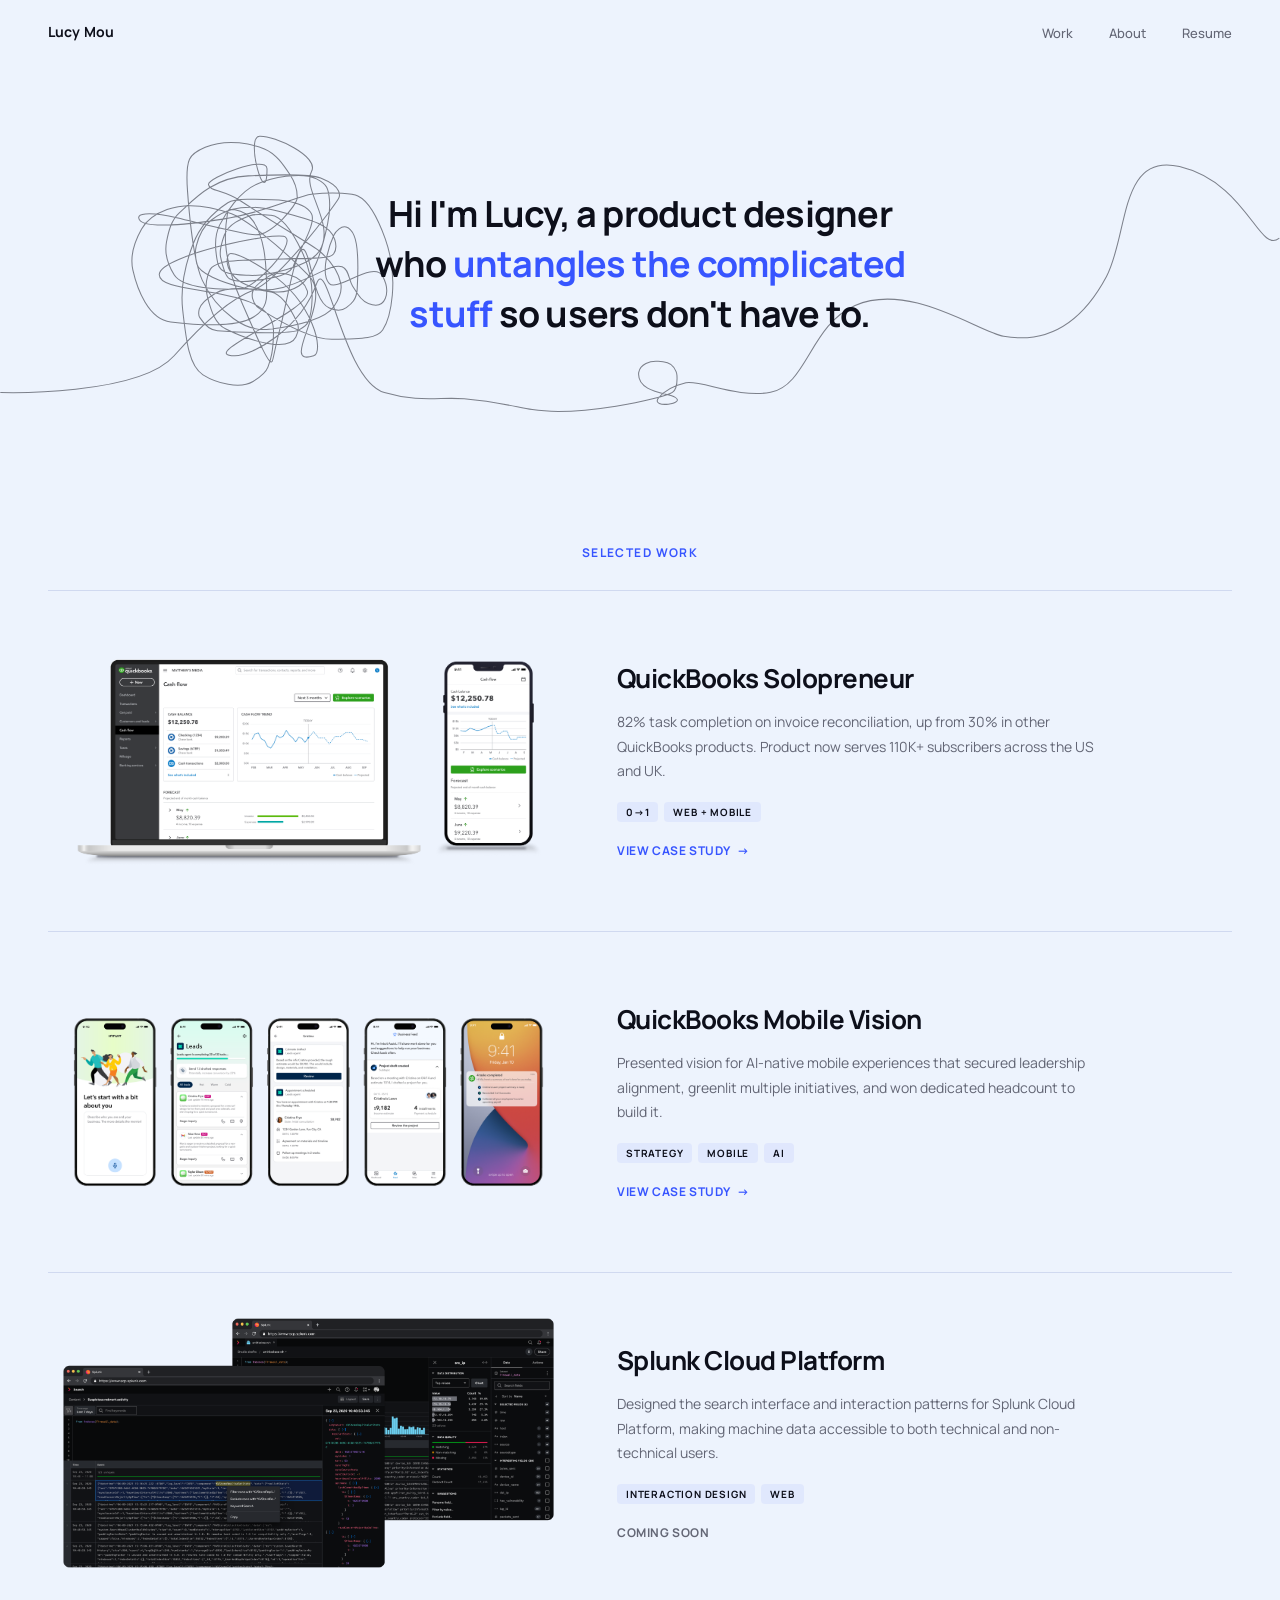
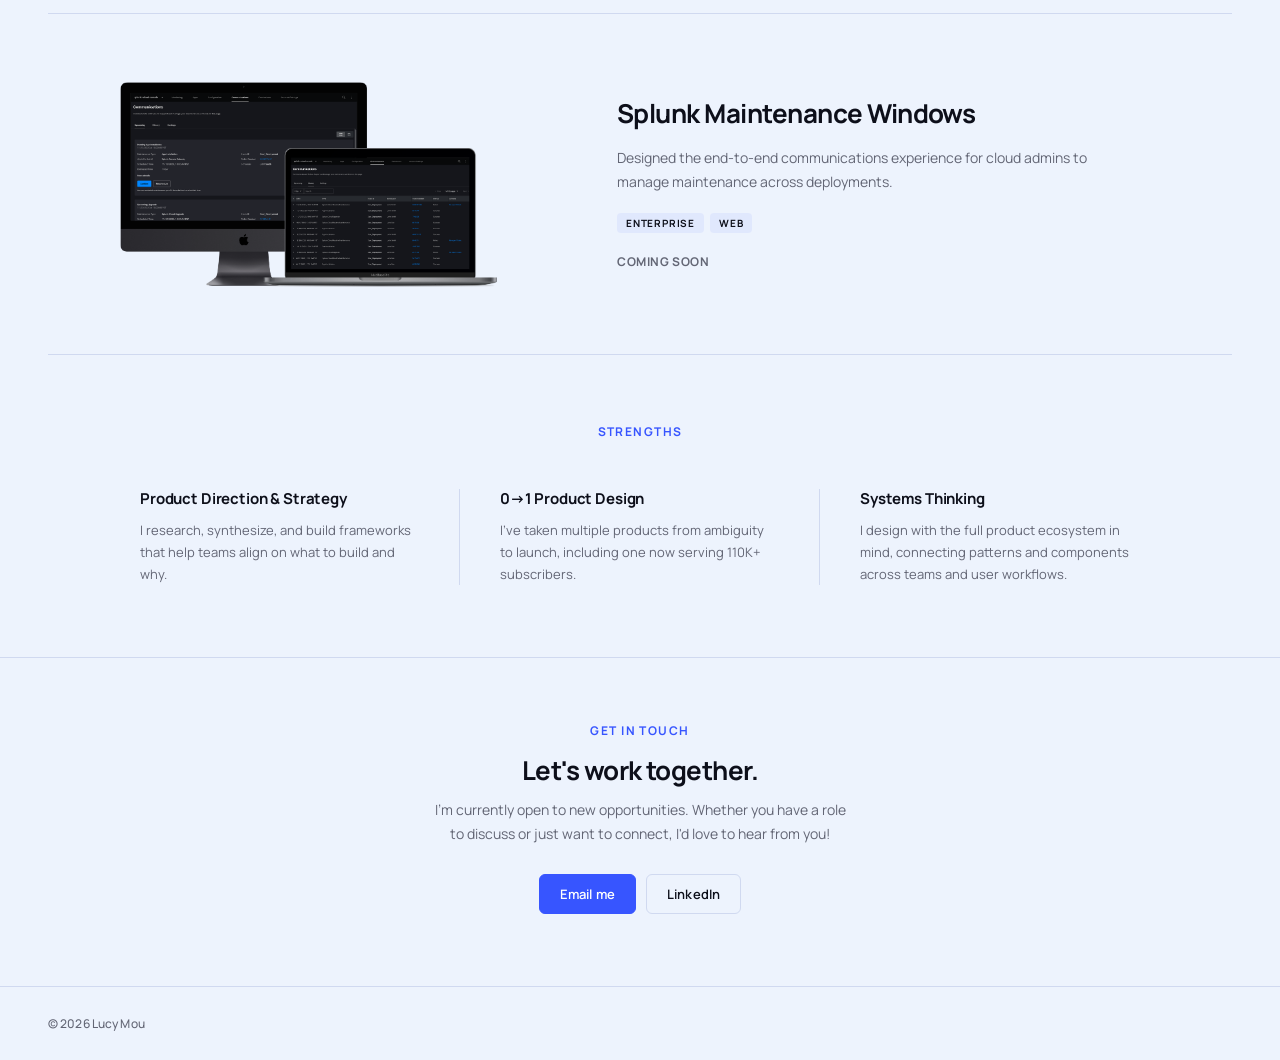
==== index.html @ b309376c "update link" ====
<!DOCTYPE html>
<html lang="en">
<head>
  <meta charset="UTF-8">
  <meta name="viewport" content="width=device-width, initial-scale=1.0">
  <title>Lucy Mou — Product Designer</title>
  <meta name="description" content="Lucy Mou is a senior product designer with 8 years of experience in fintech and B2B software.">
  <link rel="stylesheet" href="styles.css">
  <link rel="preconnect" href="https://fonts.googleapis.com">
  <link rel="preconnect" href="https://fonts.gstatic.com" crossorigin>
  <link href="https://fonts.googleapis.com/css2?family=Manrope:wght@300;400;500;600;700;800&display=swap" rel="stylesheet">

  <style>
    /* Homepage-specific: hero with scribble illustration */
    .hero {
      position: relative;
      height: 420px;
      overflow: hidden;
      display: flex;
      align-items: center;
      justify-content: center;
    }

    .hero__scribble {
      position: absolute;
      top: 0;
      left: 0;
      width: 100%;
      height: 100%;
      opacity: 0.5;
      pointer-events: none;
    }

    .hero__text {
      position: relative;
      z-index: 2;
      max-width: 760px;
      padding: 0 64px;
      text-align: center;
      margin-top: -20px;
    }

    .hero__headline {
      font-size: 40px;
      font-weight: 700;
      line-height: 1.38;
      letter-spacing: -0.022em;
      color: var(--ink);
    }

    .hero__headline .accent {
      color: var(--blue);
    }

    @media (max-width: 1280px) {
      .hero__text { max-width: 680px; }
      .hero__headline { font-size: 36px; }
    }

    @media (max-width: 768px) {
      .hero { height: auto; padding: 160px 24px 48px; }
      .hero__text { max-width: 100%; padding: 0 24px; margin-top: 0; }
      .hero__headline { font-size: 28px; }
    }
  </style>
</head>
<body>

  <!-- NAVIGATION -->
  <nav class="nav" id="main-nav">
    <a href="index.html" class="nav__name">Lucy Mou</a>
    <ul class="nav__links">
      <li><a href="#work">Work</a></li>
      <li><a href="about.html">About</a></li>
      <li><a href="lm_resume.pdf" target="_blank" rel="noopener">Resume</a></li>
    </ul>
  </nav>

  <!-- HERO -->
  <section class="hero" aria-label="Introduction">

    <svg class="hero__scribble"
         viewBox="0 0 1848 400"
         preserveAspectRatio="xMinYMid meet"
         fill="none"
         xmlns="http://www.w3.org/2000/svg"
         aria-hidden="true">
      <path d="M1 371.176C1.42388 371.176 199.618 376.673 251.413 318.018C297.192 266.175 335.12 234.684 365.544 223.372M365.544 223.372C403.525 209.249 482.339 102.186 488.824 91.0675C490.559 88.0927 490.413 83.9384 488.777 80.0793C485.121 71.4551 474.231 66.1101 462.924 61.4733C450.206 56.2577 411.273 55.8908 358.362 58.3552C306.633 60.7646 279.167 93.4317 259.24 111.387C247.002 122.414 243.473 137.545 240.369 153.784C237.246 170.125 243.471 188.336 251.413 201.15C263.759 221.074 318.824 223.37 348.34 221.436C367.514 220.18 426 159.284 412.5 146.973C401.588 137.023 232.5 172.973 230 200.117C226.915 233.61 395.288 212.104 394.888 281.829C394.718 311.368 391.158 322.735 386.817 334.547C383.839 342.65 375.627 348.977 365.322 355.194C346.332 366.653 312.723 357.813 293.023 345.581C273.338 333.357 268.9 298.175 263.716 251.625C259.795 216.422 269.198 181.588 278.795 156.629C291.278 124.163 313.373 107.293 328.893 97.0693C335.486 92.7258 345.423 92.3247 357.133 92.2192C384.714 91.9706 436.629 90.5216 449.709 112.937C457.781 126.769 427.229 175.068 425.529 183.438C421.608 202.735 394.293 206.144 363.82 209.939C347.855 211.927 336.974 209.513 331.367 206.86C325.607 204.134 321.913 191.156 318.499 175.73C316.45 166.475 319.411 156.115 323.796 144.012C329.762 127.545 347.887 120.449 361.926 115.43C368.564 113.057 379.305 114.091 391.286 115.156C409.403 116.767 424.675 143.907 435.538 166.702C460.996 220.124 447.114 264.274 444.89 269.321C442.664 274.372 437.198 277.596 431.829 280.611C420.623 286.904 353.518 284.883 313.891 281.981C300.908 281.029 293.529 270.761 288.532 262.993C286.171 259.323 286.579 254.907 287.674 250.798C289.948 242.273 299.768 234.52 311.212 227.716C328.028 217.717 365.344 220.738 391.406 226.028C408.116 229.42 420.706 252.072 429.017 270.09C432.223 277.04 430.235 284.814 427.172 291.017C416.126 313.388 358.584 295.964 326.164 279.529C310.407 271.541 305.129 253.901 299.691 233.965C294.978 216.688 299.21 200.932 303.496 193.326C306.734 187.58 313.256 185.525 321.388 183.047C333.839 179.254 385.518 179.049 452.945 177.091C476.864 176.396 479.75 173.451 481.778 170.694C485.756 165.285 485.653 157.931 483.34 150.231C477.113 129.495 453.972 123.11 402.388 109.56C343.14 93.9961 317.305 112.809 304.77 122.395C292.206 132.005 286.744 145.756 283.295 159.867C280.769 170.202 282.764 179.472 284.158 185.27C287.414 198.818 318.87 211.668 351.173 219.809C393.33 230.434 423.815 215.903 465.556 195.804C480.391 188.661 488.978 187.798 493.906 189.558C503.864 193.116 503.253 208.332 508.964 217.231L516.645 229.202C526.552 244.641 549.168 252.226 556.214 235.289C559.485 227.425 559.671 216.95 552.488 203.336C540 179.67 486.5 226.028 475.478 213.932C460.969 198.011 476.732 155.217 482.132 143.656C483.681 140.34 486.732 137.349 489.696 134.964C492.66 132.578 495.917 131.151 499.757 132.305C503.596 133.46 507.92 137.24 511.051 144.284C518.336 160.67 517.403 191.135 515.704 221.802C514.856 237.116 507.084 243.351 500.048 248.609C493.051 253.837 483.474 252.494 475.478 249.103C451.929 239.118 450.08 177.91 439.838 165.841C428.19 152.116 414.28 241.204 405.367 274.696C395.057 313.441 394.938 323.019 392.861 326.258C388.388 333.23 370.492 290.282 348.935 240.756C317.271 168.008 325.355 131.158 328.907 109.503C329.393 106.538 334.023 106.409 339.118 107.269C351.473 109.354 360.824 116.699 365.811 124.035C380.429 145.54 385.262 177.769 384.989 229.986C384.89 248.943 373.825 257.034 366.649 261.783C348.423 273.846 304.152 276.069 246.435 269.19C214.107 265.337 197.811 221 191.862 194.415C187.471 174.795 194.236 152.981 204.453 134.948C214.452 117.303 230.271 110.913 241.128 106.953C272.943 95.3511 306.079 102.955 334.327 112.937C345.753 116.973 360.677 127.655 381.106 143.773C401.534 159.892 426.335 182.697 446.422 202.97C482.298 239.176 400.762 334.942 452.945 318.018C468.5 312.973 452.316 240.764 389.981 198.709C354.452 174.74 338.17 170.441 333.128 170.489C330.652 170.512 328.862 173.605 328.202 177.337C326.672 185.997 330.813 194.26 335.125 200.117C344.62 213.012 361.02 219.893 391.801 225.137C409.368 228.129 422.83 222.758 431.418 217.273C452.439 203.846 463.31 173.24 473.05 127.331C479.082 98.9003 474.34 79.9305 471.632 74.7385C468.795 69.2992 462.912 65.7311 456.934 62.7099C434.167 51.2024 390.272 61.8371 371.431 69.9742C345.946 80.9807 326.344 111.024 317.197 129.064C308.834 145.557 311.059 169.258 314.586 185.012C318.056 200.51 338.088 200.694 359.174 201.934C381.594 203.252 445.756 190.845 461.083 166.788M365.544 223.372C364.097 226.93 363.592 231.183 364.728 235.589C365.863 239.996 367.751 245.486 374.783 249.981C414.024 275.068 451.189 294.621 479.617 294.324C527.179 293.826 544.785 292.358 552.488 280.87C563.769 264.047 576.988 207.772 556.227 149.288C547.657 125.146 534.978 95.8967 516.658 87.2863C510.132 84.2192 484.5 81.204 449.709 84.795C430.755 86.7514 387.296 110.347 321.661 120.759C262.874 130.085 201.375 134.912 200.234 118.681C200.072 116.38 201.98 113.943 209.804 113.288C217.629 112.634 231.114 113.075 255.221 118.825C313.612 132.753 353.235 142.902 368.672 143.384C393.016 144.144 429.017 99.7681 429.017 90.4356C429.017 86.4678 430.482 74.623 418.765 56.8132C409.351 42.5047 398.458 26.2057 381.79 19.4174C365.707 12.8675 329.378 3.23881 296.338 17.114C286.009 21.4517 277.089 26.6397 273.597 34.4163C270.965 40.2761 268.586 51.0003 270.708 80.0008C274.74 135.117 280.92 184.728 292.123 209.184C299.929 226.224 313.95 247.314 336.92 264.229C351.02 274.613 367.028 282.199 388.391 279.839C431.981 275.022 470.721 264.182 482.396 246.599C488.954 236.722 494.06 224.451 492.088 213.932C489.614 200.728 483.435 186.044 461.083 166.788M365.544 223.372C368.317 216.553 377.55 209.975 387.729 203.336C400.907 194.742 435.085 199.044 443.691 224.38C452.945 251.625 279.727 318.018 339.118 318.018C363.82 318.018 433.107 280.679 457.087 213.932C472.644 170.628 495.281 353.294 554.965 371.176C604.5 386.018 636.41 377.176 670.227 380.213C720.632 384.74 745.368 392.151 768.455 395.787C835.804 406.396 955.903 380.198 970.796 370.839C977.755 366.466 977.695 352.242 977.334 346.214C977.224 344.39 976.777 342.61 976.124 340.904C973.078 332.943 965.747 327.425 957.254 326.702L950.302 326.11C938.192 325.079 924.378 330.155 922.172 342.106C922.084 342.583 922.025 343.041 922 343.473C920.418 371.016 964.119 371.992 974.263 377.752C992.141 387.904 938.996 394.265 950.455 379.437C957 370.968 970.997 361.672 990.316 357.139C1010.61 352.377 1065.31 379.712 1112.5 370.839C1165 360.968 1170 273.468 1234.5 245.468C1313.85 211.021 1413.08 283.765 1449 289.968C1518.5 301.968 1565.26 263.91 1597.5 203.468C1629.5 143.468 1615.5 23.878 1703 44.9677C1800.5 68.4677 1817.8 171.183 1846.5 148.468M461.083 166.788C485.592 128.317 435.403 77.8432 449.709 51.9734C461.571 30.5234 396.779 0.15782 374.783 1.01787C352.786 1.87793 385.5 111.89 385.5 47.9734C385.5 27.4734 299.077 60.9267 301 70.9678C302.923 81.0088 321.362 77.6854 346.973 94.288C406.998 133.201 452.237 159.169 461.083 166.788Z"
        stroke="#0D0F1A" stroke-width="1.5" stroke-linecap="round"/>
    </svg>

    <div class="hero__text">
      <h1 class="hero__headline">
        Hi I'm Lucy, a product designer who
        <span class="accent">untangles the complicated stuff</span>
        so users don't have to.
      </h1>
    </div>

  </section>

  <!-- SELECTED WORK -->
  <div class="section-header" id="work">
    <span class="section-label">Selected Work</span>
  </div>

  <div class="cards-list">

    <a href="solopreneur_8.html" class="card">
      <div class="card__img-wrap">
        <img src="images/homepage/cash flow hero no bg2.png" alt="QuickBooks Solopreneur dashboard and mobile app screens">
      </div>
      <div class="card__body">
        <h2 class="card__title">QuickBooks Solopreneur</h2>
        <p class="card__outcome">82% task completion on invoice reconciliation, up from 30% in other QuickBooks products. Product now serves 110K+ subscribers across the US and UK.</p>
        <div class="card__tags">
          <span class="card__tag">0→1</span>
          <span class="card__tag">Web + Mobile</span>
        </div>
        <span class="card__cta">View case study <span class="card__cta-arrow">→</span></span>
      </div>
    </a>

    <a href="mobile_vision.html" class="card">
      <div class="card__img-wrap">
        <img src="images/homepage/mobile vision no bg2.png" alt="QuickBooks Mobile Vision concept screens">
      </div>
      <div class="card__body">
        <h2 class="card__title">QuickBooks Mobile Vision</h2>
        <p class="card__outcome">Presented vision for AI-native mobile experiences that secured leadership alignment, greenlit multiple initiatives, and won dedicated headcount to build it.</p>
        <div class="card__tags">
          <span class="card__tag">Strategy</span>
          <span class="card__tag">Mobile</span>
          <span class="card__tag">AI</span>
        </div>
        <span class="card__cta">View case study <span class="card__cta-arrow">→</span></span>
      </div>
    </a>

    <div class="card card--soon">
      <div class="card__img-wrap">
        <img src="images/homepage/scp4.png" alt="Splunk Cloud Platform search interface">
      </div>
      <div class="card__body">
        <h2 class="card__title">Splunk Cloud Platform</h2>
        <p class="card__outcome">Designed the search interface and interaction patterns for Splunk Cloud Platform, making machine data accessible to both technical and non-technical users.</p>
        <div class="card__tags">
          <span class="card__tag">Interaction design</span>
          <span class="card__tag">Web</span>
        </div>
        <span class="card__cta card__cta--soon">Coming soon</span>
      </div>
    </div>

    <div class="card card--soon">
      <div class="card__img-wrap">
        <img src="images/homepage/maintenance2.png" alt="Splunk Maintenance Windows admin interface">
      </div>
      <div class="card__body">
        <h2 class="card__title">Splunk Maintenance Windows</h2>
        <p class="card__outcome">Designed the end-to-end communications experience for cloud admins to manage maintenance across deployments.</p>
        <div class="card__tags">
          <span class="card__tag">Enterprise</span>
          <span class="card__tag">Web</span>
        </div>
        <span class="card__cta card__cta--soon">Coming soon</span>
      </div>
    </div>

  </div>

  <!-- STRENGTHS -->
  <section class="strengths-section">
    <div class="strengths-header">
      <span class="section-label">Strengths</span>
    </div>
    <div class="strengths-row">

      <div class="strength-item">
        <h3 class="strength-title">Product Direction &amp; Strategy</h3>
        <p class="strength-desc">I research, synthesize, and build frameworks that help teams align on what to build and why.</p>
      </div>

      <div class="strength-item">
        <h3 class="strength-title">0→1 Product Design</h3>
        <p class="strength-desc">I've taken multiple products from ambiguity to launch, including one now serving 110K+ subscribers.</p>
      </div>

      <div class="strength-item">
        <h3 class="strength-title">Systems Thinking</h3>
        <p class="strength-desc">I design with the full product ecosystem in mind, connecting patterns and components across teams and user workflows.</p>
      </div>

    </div>
  </section>

  <!-- CONTACT -->
  <section class="contact-section">
    <span class="section-label contact-eyebrow">Get in touch</span>
    <h2 class="contact-heading">Let's work together.</h2>
    <p class="contact-sub">I'm currently open to new opportunities. Whether you have a role to discuss or just want to connect, I'd love to hear from you!</p>
    <div class="contact-links">
      <a href="mailto:ymou94@gmail.com" class="contact-btn contact-btn--primary">Email me</a>
      <a href="https://www.linkedin.com/in/y-mou/" target="_blank" rel="noopener" class="contact-btn contact-btn--secondary">LinkedIn</a>
    </div>
  </section>

  <footer class="site-footer">
    <p class="footer-copy">© 2026 Lucy Mou</p>
  </footer>

  <script>
    const nav = document.getElementById('main-nav');
    window.addEventListener('scroll', () => {
      nav.classList.toggle('scrolled', window.scrollY > 20);
    }, { passive: true });
  </script>

</body>
</html>
---- styles.css ----
/* ============================================================
   LUCY MOU PORTFOLIO — styles.css
   Shared stylesheet for all pages.
   ============================================================ */

/* ============================================================
   DESIGN TOKENS
   ============================================================ */
:root {
  --bg:         #EDF3FD;
  --surface:    #FFFFFF;
  --ink:        #0D0F1A;
  --ink-soft:   #636675;
  --ink-xsoft:  #A4A7B5;
  --blue:       #3755FF;
  --blue-hover: rgba(55, 85, 255, 0.03);
  --blue-tag:   rgba(55, 85, 255, 0.07);
  --rule:       #D0D9F0;
  --nav-bg:     rgba(237, 243, 253, 0.88);
  --nav-h:      64px;
  --ease:       cubic-bezier(0.4, 0, 0.2, 1);
  --error:      #D6493F;
}

/* ============================================================
   RESET & BASE
   ============================================================ */
*, *::before, *::after {
  box-sizing: border-box;
  margin: 0;
  padding: 0;
}

html { scroll-behavior: smooth; }

body {
  font-family: 'Manrope', sans-serif;
  background: var(--bg);
  color: var(--ink);
  -webkit-font-smoothing: antialiased;
  overflow-x: hidden;
}

img { display: block; max-width: 100%; }
a   { color: inherit; text-decoration: none; }

/* ============================================================
   NAVIGATION — sticky with backdrop blur
   ============================================================ */
.nav {
  position: sticky;
  top: 0;
  z-index: 100;
  display: flex;
  justify-content: space-between;
  align-items: center;
  padding: 0 64px;
  height: var(--nav-h);
  background: var(--nav-bg);
  backdrop-filter: blur(12px);
  -webkit-backdrop-filter: blur(12px);
  border-bottom: 1px solid transparent;
  transition: border-color 0.2s var(--ease);
}

.nav.scrolled { border-bottom-color: var(--rule); }

.nav__name {
  font-size: 14px;
  font-weight: 700;
  letter-spacing: 0.01em;
  color: var(--ink);
}

.nav__links {
  display: flex;
  gap: 36px;
  list-style: none;
}

.nav__links a {
  font-size: 13px;
  font-weight: 500;
  color: var(--ink-soft);
  transition: color 0.15s var(--ease);
}

.nav__links a:hover { color: var(--ink); }

/* ============================================================
   SHARED SECTION LABEL
   ============================================================ */
.section-label {
  font-size: 12px;
  font-weight: 700;
  letter-spacing: 0.12em;
  text-transform: uppercase;
  color: var(--blue);
}

.section-header {
  text-align: center;
  padding: 64px 64px 32px;
}

/* ============================================================
   CASE STUDY CARDS — horizontal stacked list
   ============================================================ */
.cards-list {
  padding: 0 64px;
  display: flex;
  flex-direction: column;
}

.card {
  display: grid;
  grid-template-columns: 44% 1fr;
  border-top: 1px solid var(--rule);
  text-decoration: none;
  color: inherit;
  transition: background 0.2s var(--ease);
  cursor: pointer;
}

.cards-list .card:last-child { border-bottom: 1px solid var(--rule); }
.card:hover                  { background: var(--blue-hover); }

.card__img-wrap {
  height: 340px;
  overflow: hidden;
  background: var(--bg);
  transition: background 0.2s var(--ease);
}

.card:hover .card__img-wrap { background: transparent; }

.card__img-wrap img {
  width: 100%;
  height: 100%;
  object-fit: contain;
  display: block;
  transition: transform 0.45s ease;
}

.card:hover .card__img-wrap img { transform: scale(1.03); }

.card__body {
  padding: 40px 0 40px 48px;
  display: flex;
  flex-direction: column;
  justify-content: center;
  gap: 16px;
}

.card__title {
  font-size: 26px;
  font-weight: 700;
  line-height: 1.2;
  letter-spacing: -0.02em;
  color: var(--ink);
}

.card__outcome {
  font-size: 14px;
  font-weight: 400;
  line-height: 1.75;
  color: var(--ink-soft);
  max-width: 480px;
}

.card__tags {
  display: flex;
  gap: 6px;
  flex-wrap: wrap;
  margin-top: 2px;
}

.card__tag {
  font-size: 10px;
  font-weight: 700;
  letter-spacing: 0.08em;
  text-transform: uppercase;
  color: var(--ink);
  background: var(--blue-tag);
  border-radius: 4px;
  padding: 3px 9px;
}

.card__cta {
  display: inline-flex;
  align-items: center;
  gap: 6px;
  font-size: 12px;
  font-weight: 700;
  letter-spacing: 0.05em;
  text-transform: uppercase;
  color: var(--blue);
  margin-top: 4px;
  transition: gap 0.2s var(--ease);
}

.card:hover .card__cta   { gap: 10px; }

.card__cta-arrow { transition: transform 0.2s var(--ease); }
.card:hover .card__cta-arrow { transform: translateX(3px); }

/* -- Disabled / "coming soon" card -- */
.card--soon                       { cursor: default; }
.card--soon:hover                 { background: transparent; }
.card--soon:hover .card__img-wrap { background: var(--bg); }
.card--soon:hover .card__img-wrap img { transform: none; }

.card__cta--soon { color: var(--ink-soft); }

/* ============================================================
   STRENGTHS — 3 columns
   ============================================================ */
.strengths-section {
  padding: 72px 64px 80px;
}

.strengths-header {
  text-align: center;
  margin-bottom: 48px;
}

.strengths-row {
  display: grid;
  grid-template-columns: repeat(3, 1fr);
  max-width: 1080px;
  margin: 0 auto;
}

.strength-item {
  padding: 0 40px;
  border-right: 1px solid var(--rule);
}

.strength-item:last-child { border-right: none; }

.strength-title {
  font-size: 15px;
  font-weight: 700;
  letter-spacing: -0.01em;
  color: var(--ink);
  line-height: 1.3;
  margin-bottom: 10px;
}

.strength-desc {
  font-size: 13px;
  font-weight: 400;
  line-height: 1.7;
  color: var(--ink-soft);
}

/* ============================================================
   CONTACT SECTION
   ============================================================ */
.contact-section {
  padding: 72px 64px 80px;
  border-top: 1px solid var(--rule);
  text-align: center;
}

.contact-eyebrow { display: block; margin-bottom: 16px; }

.contact-heading {
  font-size: 26px;
  font-weight: 700;
  letter-spacing: -0.02em;
  line-height: 1.2;
  color: var(--ink);
  margin-bottom: 12px;
}

.contact-sub {
  font-size: 14px;
  font-weight: 400;
  line-height: 1.7;
  color: var(--ink-soft);
  max-width: 420px;
  margin: 0 auto 28px;
}

.contact-links {
  display: flex;
  justify-content: center;
  gap: 10px;
}

.contact-btn {
  display: inline-flex;
  align-items: center;
  padding: 10px 20px;
  border-radius: 6px;
  font-family: 'Manrope', sans-serif;
  font-size: 13px;
  font-weight: 600;
  letter-spacing: 0.01em;
  text-decoration: none;
  transition: all 0.15s var(--ease);
}

.contact-btn--primary {
  background: var(--blue);
  color: #fff;
  border: 1.5px solid var(--blue);
}

.contact-btn--primary:hover { opacity: 0.9; }

.contact-btn--secondary {
  background: transparent;
  color: var(--ink);
  border: 1.5px solid var(--rule);
}

.contact-btn--secondary:hover {
  border-color: var(--ink-soft);
  background: rgba(13, 15, 26, 0.05);
}

/* ============================================================
   SITE FOOTER — icon only
   ============================================================ */
.site-footer {
  display: flex;
  align-items: center;
  justify-content: center;
  gap: 20px;
  padding: 28px 64px;
  border-top: 1px solid var(--rule);
  background: var(--bg);
}

.footer-icon {
  display: flex;
  align-items: center;
  justify-content: center;
  color: var(--ink-soft);
  transition: color 0.15s var(--ease);
}

.footer-icon:hover { color: var(--ink); }

.footer-copy {
  font-size: 12px;
  font-weight: 500;
  color: var(--ink-soft);
  letter-spacing: 0.01em;
  margin-right: auto;
}

.site-footer--cs {
  justify-content: space-between;
}

.footer-icons {
  display: flex;
  align-items: center;
  gap: 16px;
}

/* ============================================================
   RESPONSIVE — 1280px
   ============================================================ */
@media (max-width: 1280px) {
  .nav                { padding: 0 48px; }
  .cards-list         { padding: 0 48px; }
  .strengths-section  { padding: 64px 48px 72px; }
  .contact-section    { padding: 64px 48px 72px; }
  .section-header     { padding: 56px 48px 28px; }
  .site-footer        { padding: 28px 48px; }
}

/* ============================================================
   RESPONSIVE — 768px (tablet)
   ============================================================ */
@media (max-width: 768px) {
  :root { --nav-h: 56px; }

  .nav         { padding: 0 24px; }
  .nav__links  { gap: 20px; }

  .section-header { padding: 48px 24px 24px; }
  .cards-list     { padding: 0 24px; }

  .card { grid-template-columns: 1fr; }
  .card__img-wrap { height: 220px; }
  .card__body     { padding: 24px 24px 28px; }

  .strengths-section { padding: 48px 24px 56px; }

  .strengths-row {
    grid-template-columns: 1fr;
    max-width: 100%;
    gap: 32px;
  }

  .strength-item {
    padding: 0 0 32px;
    border-right: none;
    border-bottom: 1px solid var(--rule);
  }

  .strength-item:last-child { border-bottom: none; padding-bottom: 0; }

  .contact-section { padding: 48px 24px 56px; }
  .site-footer     { padding: 24px; }
}

/* ============================================================
   RESPONSIVE — 375px (mobile)
   ============================================================ */
@media (max-width: 375px) {
  .nav__name   { font-size: 13px; }
  .nav__links a { font-size: 12px; }
  .nav__links  { gap: 16px; }
  .card__title { font-size: 22px; }
  .contact-links { flex-direction: column; align-items: center; }
}


/* ============================================================
   CASE STUDY — shared across all case study pages
   ============================================================ */

/* -- Reading progress bar -- */
.progress-bar {
  position: fixed;
  top: var(--nav-h);
  left: 0;
  width: 0%;
  height: 2px;
  background: var(--blue);
  z-index: 200;
  transition: width 0.08s linear;
}

/* -- Layout containers -- */
.w      { max-width: 720px; margin: 0 auto; padding: 0 32px; }
.w-wide { max-width: 1100px; margin: 0 auto; padding: 0 32px; }

/* -- Scoped typography -- */
main h2     { font-size: 22px; font-weight: 700; letter-spacing: -0.02em; color: var(--ink); margin: 0 0 20px; line-height: 1.3; }
main h3     { font-size: 15px; font-weight: 700; letter-spacing: -0.005em; color: var(--ink); margin: 36px 0 10px; }
main p      { font-size: 15px; line-height: 1.85; color: var(--ink-soft); margin: 0 0 16px; }
main ul     { padding-left: 20px; margin: 0 0 16px; }
main li     { font-size: 15px; line-height: 1.85; color: var(--ink-soft); margin-bottom: 8px; }
main strong { font-weight: 600; color: var(--ink); }

/* ── HERO ── */
.cs-hero {
  background: var(--bg);
  padding: 32px 0 32px;
}

.cs-hero__tags {
  display: flex;
  flex-wrap: wrap;
  gap: 6px;
  margin-bottom: 12px;
}

.cs-hero__tag {
  font-size: 10px;
  font-weight: 700;
  letter-spacing: 0.08em;
  text-transform: uppercase;
  color: var(--ink);
  background: var(--blue-tag);
  border-radius: 4px;
  padding: 3px 9px;
}

.cs-hero__title {
  font-size: 36px;
  font-weight: 700;
  letter-spacing: -0.025em;
  line-height: 1.1;
  color: var(--ink);
  margin-bottom: 16px;
}

.cs-hero__sub {
  font-size: 16px;
  font-weight: 400;
  color: var(--ink-soft);
  line-height: 1.6;
  max-width: 480px;
  margin: 0;
}

/* ── Hero metadata grid (My Role) ── */
.cs-hero-meta {
  display: grid;
  grid-template-columns: 1fr 1fr;
  gap: 20px 40px;
  margin-top: 32px;
  padding-top: 28px;
  border-top: 1px solid var(--rule);
}

.cs-hero-meta__label {
  font-size: 10px;
  font-weight: 700;
  letter-spacing: 0.1em;
  text-transform: uppercase;
  color: var(--ink);
  display: block;
  margin-bottom: 5px;
}

.cs-hero-meta__text {
  font-size: 12px;
  color: var(--ink-soft);
  line-height: 1.6;
}

/* ── Hero image — full bleed ── */
.img-hero {
  width: 100%;
  height: 560px;
  background: #C8D3F8;
  display: flex;
  flex-direction: column;
  align-items: center;
  justify-content: center;
  gap: 12px;
  color: rgba(55, 85, 255, 0.45);
  font-family: 'Manrope', sans-serif;
  font-size: 13px;
  font-weight: 600;
  letter-spacing: 0.03em;
  text-align: center;
  padding: 0 48px;
}

.img-hero svg { opacity: 0.35; }
.img-hero img { width: 100%; height: 100%; object-fit: cover; display: block; }

/* ── Image placeholders ── */
.img-ph {
  width: 100%;
  background: rgba(237, 243, 253, 0.7);
  border: 1.5px dashed var(--rule);
  border-radius: 12px;
  display: flex;
  flex-direction: column;
  align-items: center;
  justify-content: center;
  text-align: center;
  color: var(--ink-soft);
  font-family: 'Manrope', sans-serif;
  font-size: 12px;
  font-weight: 600;
  letter-spacing: 0.03em;
  line-height: 1.6;
  gap: 10px;
  padding: 24px;
  box-sizing: border-box;
}

.img-ph svg { opacity: 0.28; }

/* ── Sections ── */
.cs-section        { padding: 80px 0; background: #FFFFFF; }
.cs-section--tint  { padding: 80px 0; background: var(--bg); }
.cs-section--sm    { padding: 48px 0; background: #FFFFFF; }
.cs-section--next  { padding-top: 48px; padding-bottom: 80px; background: #FFFFFF; }
.cs-section--border-top { border-top: 1px solid var(--rule); }

/* ── Chapter label ── */
.chapter-label {
  display: block;
  font-size: 10px;
  font-weight: 700;
  letter-spacing: 0.14em;
  text-transform: uppercase;
  color: var(--blue);
  margin-bottom: 24px;
}

/* ── "Next project" eyebrow ── */
.cs-next-label {
  font-size: 10px;
  font-weight: 700;
  text-transform: uppercase;
  letter-spacing: 0.14em;
  color: var(--ink-soft);
  display: block;
  margin-bottom: 20px;
}

/* ── Executive summary ── */
.cs-exec-summary {
  font-size: 17px;
  font-weight: 400;
  line-height: 1.9;
  color: var(--ink);
  border-left: 3px solid var(--blue);
  padding-left: 24px;
  margin: 0;
}

/* ── My Role row (kept for potential reuse on other case studies) ── */
.cs-role-row {
  display: grid;
  grid-template-columns: repeat(4, 1fr);
  border-top: 1px solid var(--rule);
  padding-top: 24px;
}

.cs-role-row__item { padding-right: 32px; }

.cs-role-row__item + .cs-role-row__item {
  padding-left: 32px;
  border-left: 1px solid var(--rule);
}

.cs-role-row__label {
  font-size: 11px;
  font-weight: 700;
  text-transform: uppercase;
  letter-spacing: 0.08em;
  color: var(--ink);
  display: block;
  margin-bottom: 8px;
}

.cs-role-row__text {
  font-size: 13px;
  color: var(--ink-soft);
  line-height: 1.65;
}

/* ── Research finding callout ── */
.callout {
  background: rgba(55, 85, 255, 0.04);
  border-left: 3px solid var(--blue);
  border-radius: 0 8px 8px 0;
  padding: 28px 32px;
  margin: 0 0 32px;
}

.callout-label {
  font-size: 10px;
  font-weight: 700;
  text-transform: uppercase;
  letter-spacing: 0.12em;
  color: var(--blue);
  display: block;
  margin-bottom: 10px;
}

.callout p { font-size: 14px; line-height: 1.75; margin: 0; }

/* ── Pull quote — no borders ── */
.pullquote {
  padding: 24px 0 52px;
  margin: 24px 0 0;
}

.pullquote__text {
  font-size: 18px;
  font-weight: 500;
  letter-spacing: -0.01em;
  line-height: 1.65;
  color: var(--ink);
  margin: 0;
}

.pullquote__text em { color: var(--blue); font-style: normal; }

main p em { color: var(--blue); font-style: normal; }

/* ── Strategic framework label ── */
.framework-label {
  display: block;
  font-size: 10px;
  font-weight: 700;
  letter-spacing: 0.14em;
  text-transform: uppercase;
  color: var(--blue);
  margin-bottom: 16px;
}

/* ── Elevated highlight card — strategic framework, PM debate ── */
.cs-highlight-card {
  background: rgba(55, 85, 255, 0.04);
  border: 1px solid rgba(55, 85, 255, 0.15);
  border-radius: 10px;
  padding: 32px;
  margin-top: 32px;
}

.cs-highlight-card h3 {
  margin-top: 0;
  margin-bottom: 16px;
}

.cs-highlight-card > *:last-child { margin-bottom: 0; }

.cs-highlight-card .img-ph { margin-top: 20px; }

/* ── Flow strips ── */
.flow-group { margin-top: 40px; }
.flow-group + .flow-group { margin-top: 32px; }

.flow-group-label {
  font-size: 10px;
  font-weight: 700;
  text-transform: uppercase;
  letter-spacing: 0.1em;
  color: var(--blue);
  display: block;
  margin-bottom: 12px;
  padding: 0 32px;
}

/* Full-width flow section — no max-width cap */
.flow-section {
  width: 100%;
  overflow: hidden;
}

.flow-strip {
  display: flex;
  align-items: flex-start;
  overflow-x: auto;
  padding: 0 32px 16px;
  -ms-overflow-style: none;
  scrollbar-width: none;
  gap: 0;
}

.flow-strip::-webkit-scrollbar { display: none; }

.flow-item {
  display: flex;
  flex-direction: column;
  align-items: flex-start;
  flex-shrink: 0;
}

/* Real image container — height fixed, width follows aspect ratio */
.flow-item__img-wrap {
  height: 280px;
  border-radius: 10px;
  border: 1px solid var(--rule);
  overflow: hidden;
  background: #fff;
  flex-shrink: 0;
}

.flow-item__img-wrap img {
  height: 100%;
  width: auto;
  display: block;
  object-fit: cover;
}

/* Placeholder screen — used when real images not yet available */
.flow-item__screen {
  width: 440px;
  height: 280px;
  border-radius: 10px;
  border: 1px solid var(--rule);
  background: #FFFFFF;
  display: flex;
  flex-direction: column;
  align-items: center;
  justify-content: center;
  text-align: center;
  font-family: 'Manrope', sans-serif;
  font-size: 11px;
  font-weight: 600;
  color: var(--ink-soft);
  line-height: 1.6;
  padding: 20px;
  flex-shrink: 0;
  gap: 6px;
}

.flow-item__screen small {
  font-size: 10px;
  font-weight: 500;
  opacity: 0.55;
  display: block;
  margin-top: 6px;
}

.flow-item__screen img { width: 100%; height: 100%; object-fit: cover; border-radius: 9px; }

.flow-label {
  font-size: 10px;
  font-weight: 600;
  color: var(--ink-soft);
  text-align: left;
  margin-top: 10px;
  text-transform: uppercase;
  letter-spacing: 0.06em;
}

.flow-arrow {
  flex-shrink: 0;
  padding: 0 12px;
  color: var(--blue);
  font-size: 20px;
  align-self: center;
  margin-bottom: 28px;
}

/* ── Before/After comparison ── */
.flow-compare-wrap {
  padding: 40px 0 0;
}

.flow-workflow-group {
  padding: 0 32px;
}

.flow-workflow-group + .flow-workflow-group {
  margin-top: 48px;
}

/* Breakout: strip escapes the group's 32px padding, uses its own */
.flow-workflow-group .flow-strip {
  margin-left: -32px;
  margin-right: -32px;
}

.flow-workflow-group--after {
  margin-top: 48px;
  padding-top: 48px;
}

.flow-workflow-header {
  display: flex;
  align-items: center;
  gap: 12px;
  margin-bottom: 16px;
}

.flow-workflow-badge {
  font-size: 10px;
  font-weight: 700;
  letter-spacing: 0.12em;
  text-transform: uppercase;
  color: var(--ink-soft);
  background: rgba(13, 15, 26, 0.06);
  border-radius: 4px;
  padding: 3px 9px;
  flex-shrink: 0;
}

.flow-workflow-badge--after {
  color: var(--blue);
  background: var(--blue-tag);
}

.flow-workflow-context {
  font-size: 12px;
  color: var(--ink-soft);
  font-style: italic;
}

/* Shared grid base */
.flow-img-grid {
  display: grid;
  gap: 12px;
}

.flow-img-grid--5 { grid-template-columns: repeat(5, 1fr); }
.flow-img-grid--3 { grid-template-columns: repeat(3, 1fr); }

.flow-img-item {
  display: flex;
  flex-direction: column;
}

/* Before: fixed-height screenshot cells */
.flow-img-fixed {
  height: 260px;
  border-radius: 8px;
  border: 1px solid var(--rule);
  overflow: hidden;
  background: #fff;
}

.flow-img-fixed img {
  width: 100%;
  height: 100%;
  object-fit: cover;
  object-position: top left;
  display: block;
}

/* Time gap card — sits inline in the scroll strip as a pseudo-screen */
.flow-time-card {
  width: 160px;
  height: 280px;
  flex-shrink: 0;
  border-radius: 10px;
  border: 1.5px dashed rgba(55, 85, 255, 0.3);
  background: rgba(55, 85, 255, 0.03);
  display: flex;
  align-items: center;
  justify-content: center;
}

.flow-time-card__text {
  font-size: 12px;
  font-weight: 600;
  color: var(--blue);
  text-align: center;
  line-height: 1.7;
  letter-spacing: -0.01em;
}

/* After: right-45% crop to show drawer in context */
/* Math: 1440×900 image → container 337px wide × 460px tall
   → image scales to 736×460px → rightmost 337px = 45.8% of original ✓ */
.flow-after-crop {
  height: 460px;
  border-radius: 8px;
  border: 1px solid var(--rule);
  overflow: hidden;
  background: #fff;
}

.flow-after-crop img {
  width: 100%;
  height: 100%;
  object-fit: cover;
  object-position: right top;
  display: block;
}

.flow-img-name {
  font-size: 11px;
  font-weight: 700;
  text-transform: uppercase;
  letter-spacing: 0.08em;
  color: var(--ink);
  margin-top: 10px;
  margin-bottom: 3px;
}

.flow-img-caption {
  font-size: 12px;
  color: var(--ink-soft);
  line-height: 1.5;
}

@media (max-width: 768px) {
  .flow-img-grid--5 { grid-template-columns: repeat(2, 1fr); }
  .flow-img-grid--3 { grid-template-columns: 1fr; }
  .flow-img-fixed   { height: 200px; }
  .flow-time-card   { height: 200px; }
  .flow-after-crop  { height: 340px; }
  .flow-workflow-group { padding: 0 24px; }
}

@media (max-width: 480px) {
  .flow-img-grid--5 { grid-template-columns: 1fr; }
  .flow-img-grid--3 { grid-template-columns: 1fr; }
}

/* ── Redesign result card ── */
.cs-metric-card {
  background: rgba(55, 85, 255, 0.04);
  border: 1px solid rgba(55, 85, 255, 0.15);
  border-radius: 10px;
  padding: 32px;
}

.cs-metric-card__inner {
  display: flex;
  align-items: center;
  justify-content: center;
}

.cs-metric__stat {
  flex: 1;
  text-align: center;
  padding: 0 24px;
}

.cs-metric__number {
  font-size: 44px;
  font-weight: 800;
  color: var(--blue);
  line-height: 1;
  letter-spacing: -0.03em;
}

.cs-metric__sub {
  font-size: 12px;
  color: var(--ink-soft);
  margin-top: 8px;
  line-height: 1.5;
}

.cs-metric__arrow {
  flex-shrink: 0;
  padding: 0 8px;
  font-size: 24px;
  font-weight: 300;
  color: var(--ink-soft);
  line-height: 1;
  align-self: center;
  margin-bottom: 28px;
}

/* ── Impact stats — no dividers ── */
.cs-impact-stats {
  display: grid;
  grid-template-columns: repeat(2, 1fr);
  gap: 0 40px;
  margin: 0 0 40px;
}

.cs-impact-stat { padding-right: 0; }

.cs-impact-stat + .cs-impact-stat { padding-left: 0; }

.cs-impact-number {
  font-size: 48px;
  font-weight: 800;
  color: var(--blue);
  line-height: 1;
  letter-spacing: -0.04em;
  margin-bottom: 8px;
}

.cs-impact-desc {
  font-size: 13px;
  color: var(--ink-soft);
  line-height: 1.55;
}

/* ── Impact qualitative items — no top divider ── */
.cs-impact-qual {
  display: grid;
  grid-template-columns: 1fr 1fr;
  gap: 24px 40px;
}

.cs-impact-qual__label {
  font-size: 13px;
  font-weight: 700;
  color: var(--ink);
  display: block;
  margin-bottom: 6px;
}

.cs-impact-qual__desc {
  font-size: 13px;
  color: var(--ink-soft);
  line-height: 1.6;
  margin: 0;
}

/* ── Next project card ── */
.next-project-card {
  display: block;
  background: #FFFFFF;
  border: 1.5px solid var(--rule);
  border-radius: 12px;
  padding: 32px 36px;
  text-decoration: none;
  color: var(--ink);
  transition: box-shadow 0.25s var(--ease), border-color 0.25s var(--ease), transform 0.25s var(--ease);
}

.next-project-card:hover {
  box-shadow: 0 8px 32px rgba(55, 85, 255, 0.10);
  border-color: var(--blue);
  transform: translateY(-2px);
}

.next-project-card__eyebrow {
  font-size: 10px;
  font-weight: 700;
  color: var(--blue);
  text-transform: uppercase;
  letter-spacing: 0.1em;
  display: block;
  margin-bottom: 8px;
}

.next-project-card__title {
  font-size: 22px;
  font-weight: 700;
  letter-spacing: -0.015em;
  line-height: 1.2;
  margin-bottom: 10px;
  color: var(--ink);
}

.next-project-card__desc {
  font-size: 14px;
  color: var(--ink-soft);
  margin: 0;
  line-height: 1.65;
}

/* ============================================================
   CASE STUDY RESPONSIVE
   ============================================================ */
@media (max-width: 1024px) {
  .cs-hero__title { font-size: 34px; }

  .cs-role-row { grid-template-columns: repeat(2, 1fr); gap: 20px 0; }
  .cs-role-row__item:nth-child(odd)  { border-left: none; padding-left: 0; }
  .cs-role-row__item:nth-child(n+3)  { border-top: 1px solid var(--rule); padding-top: 20px; }

  .cs-impact-stats { grid-template-columns: 1fr; }
  .cs-impact-stat  { padding-right: 0; }
  .cs-impact-stat + .cs-impact-stat { padding-left: 0; padding-top: 24px; }
  .cs-impact-qual  { grid-template-columns: 1fr; }
}

@media (max-width: 768px) {
  .cs-hero        { padding: 48px 0 40px; }
  .cs-hero__title { font-size: 28px; letter-spacing: -0.02em; }
  .cs-hero__sub   { font-size: 15px; }
  .cs-hero-meta   { gap: 16px 24px; margin-top: 24px; }

  .img-hero { height: 400px; font-size: 12px; }

  .cs-section, .cs-section--tint { padding: 56px 0; }
  .cs-section--sm { padding: 36px 0; }

  .cs-highlight-card { padding: 24px; }
  .cs-metric-card    { padding: 24px; }
  .cs-metric__stat   { padding: 0 16px; }
}

@media (max-width: 480px) {
  .cs-hero__title { font-size: 24px; }
  .cs-hero-meta   { grid-template-columns: 1fr; gap: 16px; }

  .img-hero { height: 280px; }

  .cs-metric__number { font-size: 36px; }
  .cs-impact-number  { font-size: 40px; }
  .cs-impact-qual    { grid-template-columns: 1fr; }

  .cs-role-row { grid-template-columns: 1fr; }
  .cs-role-row__item + .cs-role-row__item {
    border-left: none; padding-left: 0;
    border-top: 1px solid var(--rule); padding-top: 16px;
  }
  .cs-role-row__item:nth-child(n+3) { padding-top: 16px; }
}

/* ============================================================
   IMPACT SECTION — redesigned
   ============================================================ */

/* Hero: 110K+ with inline description */
.impact-hero-stat {
  display: flex;
  align-items: baseline;
  gap: 16px;
  flex-wrap: wrap;
  margin: 0 0 36px;
}

.impact-hero-num {
  font-size: 48px;
  font-weight: 800;
  color: var(--blue);
  letter-spacing: -0.04em;
  line-height: 1;
  flex-shrink: 0;
}

.impact-hero-desc {
  font-size: 15px;
  color: var(--ink-soft);
  line-height: 1.6;
}

/* Outcomes: 2-column definition list */
.impact-outcomes {
  display: flex;
  flex-direction: column;
  gap: 20px;
  margin: 0;
  padding: 0;
}

.impact-outcome {
  display: grid;
  grid-template-columns: 160px 1fr;
  gap: 0 24px;
  align-items: start;
}

/* Default label: uppercase small caps (Roadmap, Framework) */
.impact-outcome__label {
  font-size: 11px;
  font-weight: 700;
  text-transform: uppercase;
  letter-spacing: 0.1em;
  color: var(--ink);
}

/* Metric row: 82% number + description text */
.impact-outcome__label--metric {
  font-size: 14px;
  font-weight: 400;
  text-transform: none;
  letter-spacing: 0;
  color: var(--ink-soft);
  line-height: 1.5;
}

.impact-metric-num {
  display: inline;
  font-size: 15px;
  font-weight: 700;
  color: var(--blue);
}

.impact-outcome__desc {
  font-size: 14px;
  color: var(--ink-soft);
  line-height: 1.65;
  margin: 0;
}

.cs-metric-card .chapter-label { text-align: center; }

@media (max-width: 768px) {
  .impact-hero-num { font-size: 40px; }
  .impact-outcome { grid-template-columns: 1fr; gap: 4px; }
}

@media (max-width: 480px) {
  .impact-hero-num { font-size: 36px; }
}

/* ============================================================
   VISION PILLARS — numbered badge + heading row
   ============================================================ */
.pillar-num {
  display: inline-flex;
  align-items: center;
  justify-content: center;
  width: 32px;
  height: 32px;
  background: var(--blue);
  color: #fff;
  border-radius: 50%;
  font-size: 13px;
  font-weight: 700;
  flex-shrink: 0;
  margin-right: 12px;
}

.pillar-heading {
  display: flex;
  align-items: center;
  margin-bottom: 16px;
}

.pillar-heading h2 { margin: 0; }

/* ============================================================
   VIDEO EMBED — case study vision demos
   ============================================================ */
.video-wrap {
  border-radius: 12px;
  overflow: hidden;
  background: #000;
}

.video-wrap video {
  width: 100%;
  display: block;
}

.video-label {
  display: inline-block;
  font-size: 10px;
  font-weight: 700;
  text-transform: uppercase;
  letter-spacing: 0.12em;
  color: var(--blue);
  background: var(--blue-tag);
  border-radius: 4px;
  padding: 3px 9px;
  margin-bottom: 8px;
}

/* Wide bleed — breaks out of the .w/.w-wide max-width cap, keeps a consistent edge
   margin matching the nav/section gutters rather than running fully edge to edge */
.bleed-wide {
  width: 100%;
  max-width: none;
  margin: 16px auto 0;
  padding: 0 64px;
  box-sizing: border-box;
}

@media (max-width: 1280px) {
  .bleed-wide { padding: 0 48px; }
}

@media (max-width: 768px) {
  .bleed-wide { padding: 0 24px; }
}

/* ============================================================
   ARCHITECTURE OPTION CARDS — 3-column comparison
   ============================================================ */
.model-option-grid {
  display: grid;
  grid-template-columns: repeat(3, 1fr);
  gap: 16px;
}

.model-option-card {
  border: 1px solid var(--rule);
  border-radius: 10px;
  padding: 24px 28px;
  background: #fff;
}

.model-option-card__label {
  font-size: 10px;
  font-weight: 700;
  text-transform: uppercase;
  letter-spacing: 0.1em;
  color: var(--ink-soft);
  display: block;
  margin-bottom: 8px;
}

.model-option-card h3 {
  font-size: 16px;
  font-weight: 700;
  margin: 0 0 10px;
  color: var(--ink);
  letter-spacing: -0.01em;
}

.model-option-card p {
  font-size: 13px;
  line-height: 1.7;
  color: var(--ink-soft);
  margin: 0;
}

.model-option-card--selected {
  background: rgba(55, 85, 255, 0.04);
  border-color: var(--blue);
  box-shadow: 0 4px 20px rgba(55, 85, 255, 0.10);
}

.model-option-card--selected .model-option-card__label {
  color: var(--blue);
}

@media (max-width: 768px) {
  .model-option-grid { grid-template-columns: 1fr; }
}

/* ============================================================
   MY ROLE — standalone section below hero image
   ============================================================ */
.cs-my-role__heading {
  font-size: 22px;
  font-weight: 700;
  letter-spacing: -0.02em;
  color: var(--ink);
  margin: 0 0 28px;
}

.cs-my-role__grid {
  display: grid;
  grid-template-columns: 1fr 1fr;
  gap: 28px 48px;
}

.cs-my-role__label {
  font-size: 10px;
  font-weight: 700;
  letter-spacing: 0.1em;
  text-transform: uppercase;
  color: var(--blue);
  display: block;
  margin-bottom: 5px;
}

.cs-my-role__text {
  font-size: 13px;
  color: var(--ink-soft);
  line-height: 1.65;
}

/* ============================================================
   DECISION CALLOUT — exec-summary visual weight
   ============================================================ */
.cs-decision-callout {
  border-left: 3px solid var(--blue);
  padding-left: 24px;
  margin: 32px 0;
}

.cs-decision-callout__label {
  font-size: 10px;
  font-weight: 700;
  text-transform: uppercase;
  letter-spacing: 0.12em;
  color: var(--blue);
  display: block;
  margin-bottom: 10px;
}

.cs-decision-callout p {
  font-size: 17px;
  font-weight: 400;
  line-height: 1.9;
  color: var(--ink);
  margin: 0;
}

/* ============================================================
   PILLAR STEP LABEL — inline "01 —" sequence marker
   ============================================================ */
.pillar-step {
  font-size: 11px;
  font-weight: 700;
  letter-spacing: 0.1em;
  text-transform: uppercase;
  color: var(--blue);
  display: block;
  margin: 0 0 8px;
}

@media (max-width: 480px) {
  .cs-my-role__grid { grid-template-columns: 1fr; gap: 20px; }
}

/* ── Lightbox ── */
.lightbox-overlay {
  display: none;
  position: fixed;
  inset: 0;
  z-index: 1000;
  background: rgba(0, 0, 0, 0.88);
  align-items: center;
  justify-content: center;
  cursor: zoom-out;
}
.lightbox-overlay.is-open {
  display: flex;
}
.lightbox-overlay img {
  max-width: 92vw;
  max-height: 92vh;
  object-fit: contain;
  border-radius: 4px;
  cursor: default;
  box-shadow: 0 8px 48px rgba(0,0,0,0.5);
}
.lightbox-close {
  position: fixed;
  top: 20px;
  right: 24px;
  width: 40px;
  height: 40px;
  background: rgba(255,255,255,0.12);
  border: none;
  border-radius: 50%;
  color: #fff;
  font-size: 20px;
  line-height: 1;
  cursor: pointer;
  display: flex;
  align-items: center;
  justify-content: center;
  transition: background 0.15s;
}
.lightbox-close:hover {
  background: rgba(255,255,255,0.22);
}
main img:not(.no-lightbox) {
  cursor: zoom-in;
}

/* ============================================================
   PASSWORD OVERLAY — gates protected case studies
   ============================================================ */
body.locked #site-content { display: none; }

.password-overlay {
  display: none;
  position: fixed;
  inset: 0;
  z-index: 500;
  background: var(--bg);
  align-items: center;
  justify-content: center;
  padding: 24px;
}

body.locked .password-overlay { display: flex; }

.password-overlay__box {
  width: 100%;
  max-width: 340px;
  text-align: center;
}

.password-overlay__form {
  display: flex;
  align-items: center;
  gap: 12px;
}

.password-overlay__input {
  flex: 1;
  font-family: 'Manrope', sans-serif;
  font-size: 14px;
  text-align: left;
  color: var(--ink);
  background: var(--surface);
  border: 1.5px solid var(--rule);
  border-radius: 6px;
  padding: 14px 16px;
  outline: none;
  transition: border-color 0.15s var(--ease);
}

.password-overlay__input::placeholder { color: var(--ink-xsoft); }
.password-overlay__input:focus { border-color: var(--blue); }
.password-overlay__input.is-error { border-color: var(--error); }

.password-overlay__submit {
  display: flex;
  align-items: center;
  justify-content: center;
  flex-shrink: 0;
  width: 48px;
  height: 48px;
  padding: 0;
  color: #fff;
  background: var(--blue);
  border: none;
  border-radius: 50%;
  cursor: pointer;
  transition: opacity 0.15s var(--ease);
}

.password-overlay__submit:hover { opacity: 0.9; }

.password-overlay__error {
  font-size: 12px;
  color: var(--error);
  margin-top: 14px;
  min-height: 16px;
  text-align: left;
  opacity: 0;
  transition: opacity 0.15s var(--ease);
}

.password-overlay__error.is-visible { opacity: 1; }

@keyframes password-shake {
  20%, 80% { transform: translateX(-1px); }
  40%, 60% { transform: translateX(2px); }
  50% { transform: translateX(-2px); }
}

.password-overlay__box.is-shake { animation: password-shake 0.4s var(--ease); }

/* ============================================================
   ABOUT PAGE
   ============================================================ */
body.about-page { background: var(--bg); }

.about-hero { padding: 64px 0 80px; }

.about-hero__grid {
  display: grid;
  grid-template-columns: 320px 1fr;
  gap: 64px;
  align-items: flex-start;
}

.about-hero__photo {
  width: 100%;
  aspect-ratio: 5 / 6;
  border-radius: 8px;
  overflow: hidden;
  background: var(--rule);
}

.about-hero__photo img { width: 100%; height: 100%; object-fit: cover; object-position: 50% 20%; display: block; }

.about-hero__heading {
  font-size: 34px;
  font-weight: 700;
  letter-spacing: -0.02em;
  line-height: 1.2;
  color: var(--ink);
  margin-bottom: 40px;
}

.about-hero__intro p {
  font-size: 15px;
  line-height: 1.85;
  color: var(--ink-soft);
  margin: 0 0 18px;
  max-width: 560px;
}

.about-hero__intro p:last-child { margin-bottom: 0; }

/* -- Experience / Education rows -- */
.exp-list {
  padding: 0 64px;
  display: flex;
  flex-direction: column;
}

.exp-row {
  display: grid;
  grid-template-columns: 180px 1fr;
  gap: 0 40px;
  padding: 32px 0;
  border-top: 1px solid var(--rule);
}

.exp-list .exp-row:last-child { border-bottom: 1px solid var(--rule); }

.exp-date {
  font-size: 13px;
  font-weight: 500;
  color: var(--ink-soft);
  padding-top: 2px;
}

.exp-org {
  font-size: 20px;
  font-weight: 700;
  letter-spacing: -0.01em;
  color: var(--ink);
  margin-bottom: 4px;
}

.exp-role {
  font-size: 14px;
  color: var(--ink-soft);
  margin-bottom: 14px;
}

.exp-tags {
  display: flex;
  gap: 6px;
  flex-wrap: wrap;
}

@media (max-width: 1280px) {
  .about-hero  { padding: 56px 0 72px; }
  .exp-list    { padding: 0 48px; }
}

@media (max-width: 768px) {
  .about-hero          { padding: 48px 0 56px; }
  .about-hero__grid    { grid-template-columns: 1fr; gap: 32px; }
  .about-hero__photo   { max-width: 240px; }
  .about-hero__heading { font-size: 28px; }

  .exp-list { padding: 0 24px; }
  .exp-row  { grid-template-columns: 1fr; gap: 8px 0; padding: 24px 0; }
}

@media (max-width: 375px) {
  .about-hero__heading { font-size: 24px; }
}
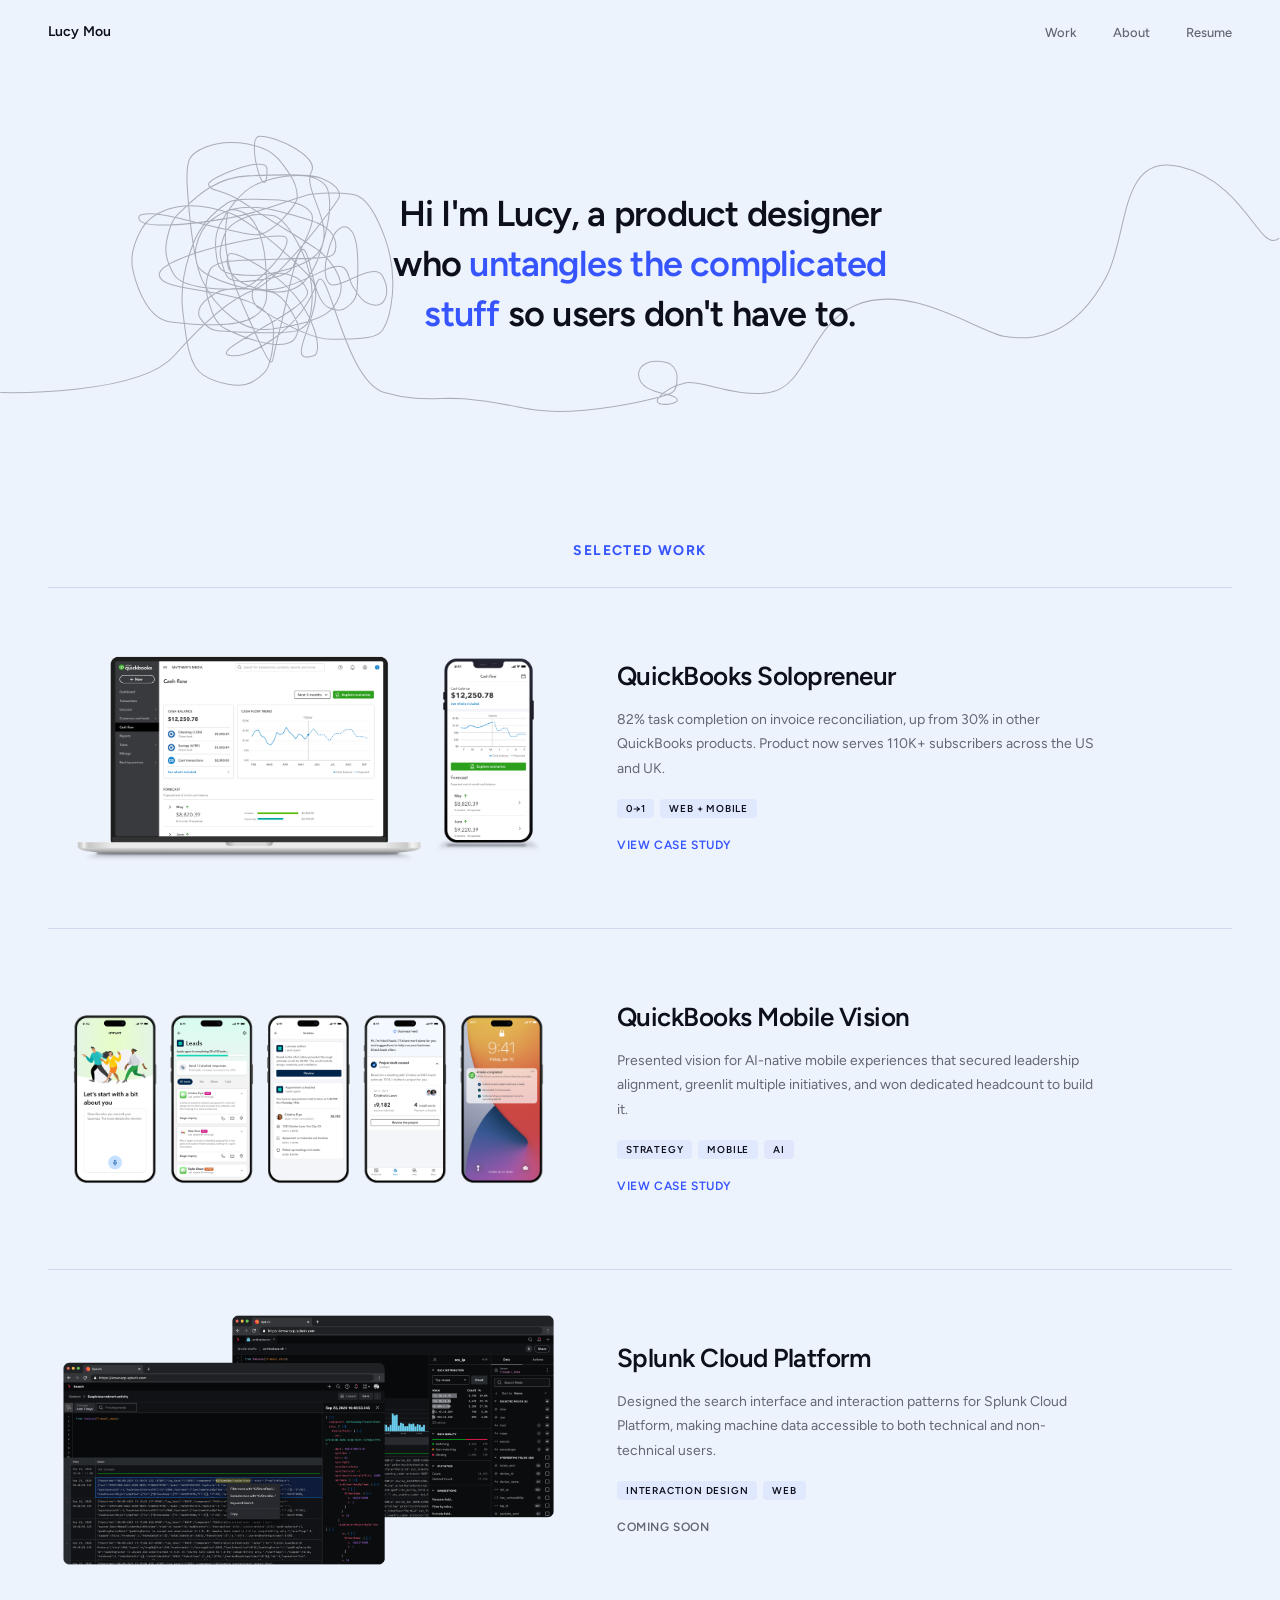
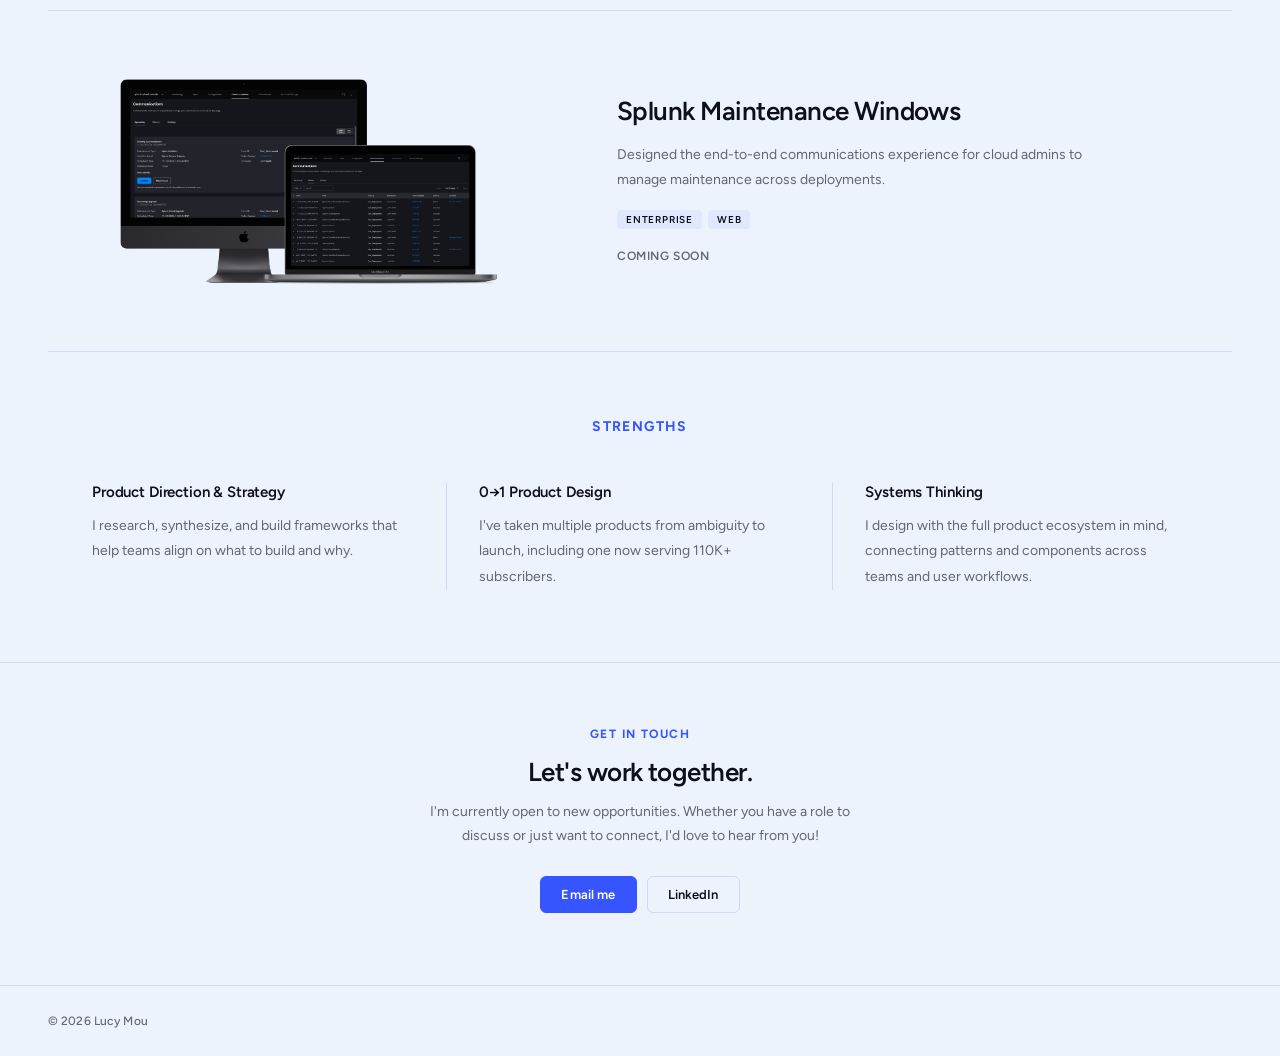
==== commit 290783ca: "updated styling" ====
--- a/index.html
+++ b/index.html
@@ -8,7 +8,7 @@
   <link rel="stylesheet" href="styles.css">
   <link rel="preconnect" href="https://fonts.googleapis.com">
   <link rel="preconnect" href="https://fonts.gstatic.com" crossorigin>
-  <link href="https://fonts.googleapis.com/css2?family=Manrope:wght@300;400;500;600;700;800&display=swap" rel="stylesheet">
+  <link href="https://fonts.googleapis.com/css2?family=Figtree:wght@300;400;500;600;700;800&display=swap" rel="stylesheet">
 
   <style>
     /* Homepage-specific: hero with scribble illustration */
@@ -27,7 +27,7 @@
       left: 0;
       width: 100%;
       height: 100%;
-      opacity: 0.5;
+      opacity: 0.3;
       pointer-events: none;
     }
 
@@ -42,7 +42,7 @@
 
     .hero__headline {
       font-size: 40px;
-      font-weight: 700;
+      font-weight: 600;
       line-height: 1.38;
       letter-spacing: -0.022em;
       color: var(--ink);
@@ -117,7 +117,7 @@
           <span class="card__tag">0→1</span>
           <span class="card__tag">Web + Mobile</span>
         </div>
-        <span class="card__cta">View case study <span class="card__cta-arrow">→</span></span>
+        <span class="card__cta">View case study</span>
       </div>
     </a>
 
@@ -133,7 +133,7 @@
           <span class="card__tag">Mobile</span>
           <span class="card__tag">AI</span>
         </div>
-        <span class="card__cta">View case study <span class="card__cta-arrow">→</span></span>
+        <span class="card__cta">View case study</span>
       </div>
     </a>
 
--- a/styles.css
+++ b/styles.css
@@ -34,7 +34,7 @@
 html { scroll-behavior: smooth; }
 
 body {
-  font-family: 'Manrope', sans-serif;
+  font-family: 'Figtree', sans-serif;
   background: var(--bg);
   color: var(--ink);
   -webkit-font-smoothing: antialiased;
@@ -67,7 +67,7 @@
 
 .nav__name {
   font-size: 14px;
-  font-weight: 700;
+  font-weight: 600;
   letter-spacing: 0.01em;
   color: var(--ink);
 }
@@ -101,6 +101,11 @@
 .section-header {
   text-align: center;
   padding: 64px 64px 32px;
+}
+
+.section-header .section-label {
+  font-size: 14px;
+  letter-spacing: 0.1em;
 }
 
 /* ============================================================
@@ -154,7 +159,7 @@
 
 .card__title {
   font-size: 26px;
-  font-weight: 700;
+  font-weight: 600;
   line-height: 1.2;
   letter-spacing: -0.02em;
   color: var(--ink);
@@ -177,7 +182,7 @@
 
 .card__tag {
   font-size: 10px;
-  font-weight: 700;
+  font-weight: 600;
   letter-spacing: 0.08em;
   text-transform: uppercase;
   color: var(--ink);
@@ -187,22 +192,31 @@
 }
 
 .card__cta {
-  display: inline-flex;
-  align-items: center;
-  gap: 6px;
+  position: relative;
+  display: inline-block;
+  align-self: flex-start;
   font-size: 12px;
-  font-weight: 700;
+  font-weight: 600;
   letter-spacing: 0.05em;
   text-transform: uppercase;
   color: var(--blue);
   margin-top: 4px;
-  transition: gap 0.2s var(--ease);
-}
-
-.card:hover .card__cta   { gap: 10px; }
-
-.card__cta-arrow { transition: transform 0.2s var(--ease); }
-.card:hover .card__cta-arrow { transform: translateX(3px); }
+  padding-bottom: 3px;
+}
+
+.card__cta::after {
+  content: '';
+  position: absolute;
+  left: 0;
+  bottom: 0;
+  width: 100%;
+  height: 1.5px;
+  background: var(--blue);
+  opacity: 0;
+  transition: opacity 0.15s var(--ease);
+}
+
+.card:hover .card__cta::after { opacity: 1; }
 
 /* -- Disabled / "coming soon" card -- */
 .card--soon                       { cursor: default; }
@@ -210,13 +224,17 @@
 .card--soon:hover .card__img-wrap { background: var(--bg); }
 .card--soon:hover .card__img-wrap img { transform: none; }
 
-.card__cta--soon { color: var(--ink-soft); }
+.card__cta--soon {
+  color: var(--ink-soft);
+}
+
+.card__cta--soon::after { display: none; }
 
 /* ============================================================
    STRENGTHS — 3 columns
    ============================================================ */
 .strengths-section {
-  padding: 72px 64px 80px;
+  padding: 120px 64px;
 }
 
 .strengths-header {
@@ -224,15 +242,20 @@
   margin-bottom: 48px;
 }
 
+.strengths-header .section-label {
+  font-size: 14px;
+  letter-spacing: 0.1em;
+}
+
 .strengths-row {
   display: grid;
   grid-template-columns: repeat(3, 1fr);
-  max-width: 1080px;
+  max-width: 1160px;
   margin: 0 auto;
 }
 
 .strength-item {
-  padding: 0 40px;
+  padding: 0 32px;
   border-right: 1px solid var(--rule);
 }
 
@@ -240,7 +263,7 @@
 
 .strength-title {
   font-size: 15px;
-  font-weight: 700;
+  font-weight: 600;
   letter-spacing: -0.01em;
   color: var(--ink);
   line-height: 1.3;
@@ -248,9 +271,9 @@
 }
 
 .strength-desc {
-  font-size: 13px;
+  font-size: 14px;
   font-weight: 400;
-  line-height: 1.7;
+  line-height: 1.85;
   color: var(--ink-soft);
 }
 
@@ -267,7 +290,7 @@
 
 .contact-heading {
   font-size: 26px;
-  font-weight: 700;
+  font-weight: 600;
   letter-spacing: -0.02em;
   line-height: 1.2;
   color: var(--ink);
@@ -294,7 +317,7 @@
   align-items: center;
   padding: 10px 20px;
   border-radius: 6px;
-  font-family: 'Manrope', sans-serif;
+  font-family: 'Figtree', sans-serif;
   font-size: 13px;
   font-weight: 600;
   letter-spacing: 0.01em;
@@ -443,8 +466,8 @@
 .w-wide { max-width: 1100px; margin: 0 auto; padding: 0 32px; }
 
 /* -- Scoped typography -- */
-main h2     { font-size: 22px; font-weight: 700; letter-spacing: -0.02em; color: var(--ink); margin: 0 0 20px; line-height: 1.3; }
-main h3     { font-size: 15px; font-weight: 700; letter-spacing: -0.005em; color: var(--ink); margin: 36px 0 10px; }
+main h2     { font-size: 22px; font-weight: 600; letter-spacing: -0.02em; color: var(--ink); margin: 0 0 20px; line-height: 1.3; }
+main h3     { font-size: 15px; font-weight: 600; letter-spacing: -0.005em; color: var(--ink); margin: 36px 0 10px; }
 main p      { font-size: 15px; line-height: 1.85; color: var(--ink-soft); margin: 0 0 16px; }
 main ul     { padding-left: 20px; margin: 0 0 16px; }
 main li     { font-size: 15px; line-height: 1.85; color: var(--ink-soft); margin-bottom: 8px; }
@@ -465,7 +488,7 @@
 
 .cs-hero__tag {
   font-size: 10px;
-  font-weight: 700;
+  font-weight: 600;
   letter-spacing: 0.08em;
   text-transform: uppercase;
   color: var(--ink);
@@ -476,7 +499,7 @@
 
 .cs-hero__title {
   font-size: 36px;
-  font-weight: 700;
+  font-weight: 600;
   letter-spacing: -0.025em;
   line-height: 1.1;
   color: var(--ink);
@@ -504,7 +527,7 @@
 
 .cs-hero-meta__label {
   font-size: 10px;
-  font-weight: 700;
+  font-weight: 600;
   letter-spacing: 0.1em;
   text-transform: uppercase;
   color: var(--ink);
@@ -529,7 +552,7 @@
   justify-content: center;
   gap: 12px;
   color: rgba(55, 85, 255, 0.45);
-  font-family: 'Manrope', sans-serif;
+  font-family: 'Figtree', sans-serif;
   font-size: 13px;
   font-weight: 600;
   letter-spacing: 0.03em;
@@ -552,7 +575,7 @@
   justify-content: center;
   text-align: center;
   color: var(--ink-soft);
-  font-family: 'Manrope', sans-serif;
+  font-family: 'Figtree', sans-serif;
   font-size: 12px;
   font-weight: 600;
   letter-spacing: 0.03em;
@@ -575,7 +598,7 @@
 .chapter-label {
   display: block;
   font-size: 10px;
-  font-weight: 700;
+  font-weight: 600;
   letter-spacing: 0.14em;
   text-transform: uppercase;
   color: var(--blue);
@@ -585,7 +608,7 @@
 /* ── "Next project" eyebrow ── */
 .cs-next-label {
   font-size: 10px;
-  font-weight: 700;
+  font-weight: 600;
   text-transform: uppercase;
   letter-spacing: 0.14em;
   color: var(--ink-soft);
@@ -621,7 +644,7 @@
 
 .cs-role-row__label {
   font-size: 11px;
-  font-weight: 700;
+  font-weight: 600;
   text-transform: uppercase;
   letter-spacing: 0.08em;
   color: var(--ink);
@@ -646,7 +669,7 @@
 
 .callout-label {
   font-size: 10px;
-  font-weight: 700;
+  font-weight: 600;
   text-transform: uppercase;
   letter-spacing: 0.12em;
   color: var(--blue);
@@ -679,7 +702,7 @@
 .framework-label {
   display: block;
   font-size: 10px;
-  font-weight: 700;
+  font-weight: 600;
   letter-spacing: 0.14em;
   text-transform: uppercase;
   color: var(--blue);
@@ -710,7 +733,7 @@
 
 .flow-group-label {
   font-size: 10px;
-  font-weight: 700;
+  font-weight: 600;
   text-transform: uppercase;
   letter-spacing: 0.1em;
   color: var(--blue);
@@ -773,7 +796,7 @@
   align-items: center;
   justify-content: center;
   text-align: center;
-  font-family: 'Manrope', sans-serif;
+  font-family: 'Figtree', sans-serif;
   font-size: 11px;
   font-weight: 600;
   color: var(--ink-soft);
@@ -845,7 +868,7 @@
 
 .flow-workflow-badge {
   font-size: 10px;
-  font-weight: 700;
+  font-weight: 600;
   letter-spacing: 0.12em;
   text-transform: uppercase;
   color: var(--ink-soft);
@@ -940,7 +963,7 @@
 
 .flow-img-name {
   font-size: 11px;
-  font-weight: 700;
+  font-weight: 600;
   text-transform: uppercase;
   letter-spacing: 0.08em;
   color: var(--ink);
@@ -1050,7 +1073,7 @@
 
 .cs-impact-qual__label {
   font-size: 13px;
-  font-weight: 700;
+  font-weight: 600;
   color: var(--ink);
   display: block;
   margin-bottom: 6px;
@@ -1083,7 +1106,7 @@
 
 .next-project-card__eyebrow {
   font-size: 10px;
-  font-weight: 700;
+  font-weight: 600;
   color: var(--blue);
   text-transform: uppercase;
   letter-spacing: 0.1em;
@@ -1093,7 +1116,7 @@
 
 .next-project-card__title {
   font-size: 22px;
-  font-weight: 700;
+  font-weight: 600;
   letter-spacing: -0.015em;
   line-height: 1.2;
   margin-bottom: 10px;
@@ -1204,7 +1227,7 @@
 /* Default label: uppercase small caps (Roadmap, Framework) */
 .impact-outcome__label {
   font-size: 11px;
-  font-weight: 700;
+  font-weight: 600;
   text-transform: uppercase;
   letter-spacing: 0.1em;
   color: var(--ink);
@@ -1223,7 +1246,7 @@
 .impact-metric-num {
   display: inline;
   font-size: 15px;
-  font-weight: 700;
+  font-weight: 600;
   color: var(--blue);
 }
 
@@ -1258,7 +1281,7 @@
   color: #fff;
   border-radius: 50%;
   font-size: 13px;
-  font-weight: 700;
+  font-weight: 600;
   flex-shrink: 0;
   margin-right: 12px;
 }
@@ -1280,7 +1303,8 @@
   background: #000;
 }
 
-.video-wrap video {
+.video-wrap video,
+.video-wrap img {
   width: 100%;
   display: block;
 }
@@ -1288,7 +1312,7 @@
 .video-label {
   display: inline-block;
   font-size: 10px;
-  font-weight: 700;
+  font-weight: 600;
   text-transform: uppercase;
   letter-spacing: 0.12em;
   color: var(--blue);
@@ -1332,19 +1356,35 @@
   background: #fff;
 }
 
+.model-option-card__top {
+  display: flex;
+  align-items: center;
+  justify-content: flex-start;
+  gap: 8px;
+  margin-bottom: 8px;
+}
+
 .model-option-card__label {
   font-size: 10px;
-  font-weight: 700;
+  font-weight: 600;
   text-transform: uppercase;
   letter-spacing: 0.1em;
   color: var(--ink-soft);
   display: block;
   margin-bottom: 8px;
+}
+
+.model-option-card__top .model-option-card__label {
+  margin-bottom: 2px;
+}
+
+.model-option-card__top h3 {
+  margin-bottom: 0;
 }
 
 .model-option-card h3 {
   font-size: 16px;
-  font-weight: 700;
+  font-weight: 600;
   margin: 0 0 10px;
   color: var(--ink);
   letter-spacing: -0.01em;
@@ -1359,12 +1399,22 @@
 
 .model-option-card--selected {
   background: rgba(55, 85, 255, 0.04);
-  border-color: var(--blue);
-  box-shadow: 0 4px 20px rgba(55, 85, 255, 0.10);
+  border-color: rgba(55, 85, 255, 0.15);
 }
 
 .model-option-card--selected .model-option-card__label {
   color: var(--blue);
+}
+
+.model-option-card__check {
+  width: 32px;
+  height: 32px;
+  color: var(--blue);
+  display: flex;
+  align-items: center;
+  justify-content: center;
+  flex-shrink: 0;
+  margin-top: -4px;
 }
 
 @media (max-width: 768px) {
@@ -1376,7 +1426,7 @@
    ============================================================ */
 .cs-my-role__heading {
   font-size: 22px;
-  font-weight: 700;
+  font-weight: 600;
   letter-spacing: -0.02em;
   color: var(--ink);
   margin: 0 0 28px;
@@ -1390,7 +1440,7 @@
 
 .cs-my-role__label {
   font-size: 10px;
-  font-weight: 700;
+  font-weight: 600;
   letter-spacing: 0.1em;
   text-transform: uppercase;
   color: var(--blue);
@@ -1415,7 +1465,7 @@
 
 .cs-decision-callout__label {
   font-size: 10px;
-  font-weight: 700;
+  font-weight: 600;
   text-transform: uppercase;
   letter-spacing: 0.12em;
   color: var(--blue);
@@ -1436,7 +1486,7 @@
    ============================================================ */
 .pillar-step {
   font-size: 11px;
-  font-weight: 700;
+  font-weight: 600;
   letter-spacing: 0.1em;
   text-transform: uppercase;
   color: var(--blue);
@@ -1527,7 +1577,7 @@
 
 .password-overlay__input {
   flex: 1;
-  font-family: 'Manrope', sans-serif;
+  font-family: 'Figtree', sans-serif;
   font-size: 14px;
   text-align: left;
   color: var(--ink);
@@ -1586,6 +1636,15 @@
    ============================================================ */
 body.about-page { background: var(--bg); }
 
+.about-page .about-strengths--divided {
+  background: var(--surface);
+  border-top: 1px solid var(--rule);
+  border-bottom: 1px solid var(--rule);
+}
+
+.about-page .about-ai-section--first  { padding-top: 100px; padding-bottom: 32px; }
+.about-page .about-ai-section--second { padding-top: 32px; padding-bottom: 100px; }
+
 .about-hero { padding: 64px 0 80px; }
 
 .about-hero__grid {
@@ -1607,7 +1666,7 @@
 
 .about-hero__heading {
   font-size: 34px;
-  font-weight: 700;
+  font-weight: 600;
   letter-spacing: -0.02em;
   line-height: 1.2;
   color: var(--ink);
@@ -1650,7 +1709,7 @@
 
 .exp-org {
   font-size: 20px;
-  font-weight: 700;
+  font-weight: 600;
   letter-spacing: -0.01em;
   color: var(--ink);
   margin-bottom: 4px;
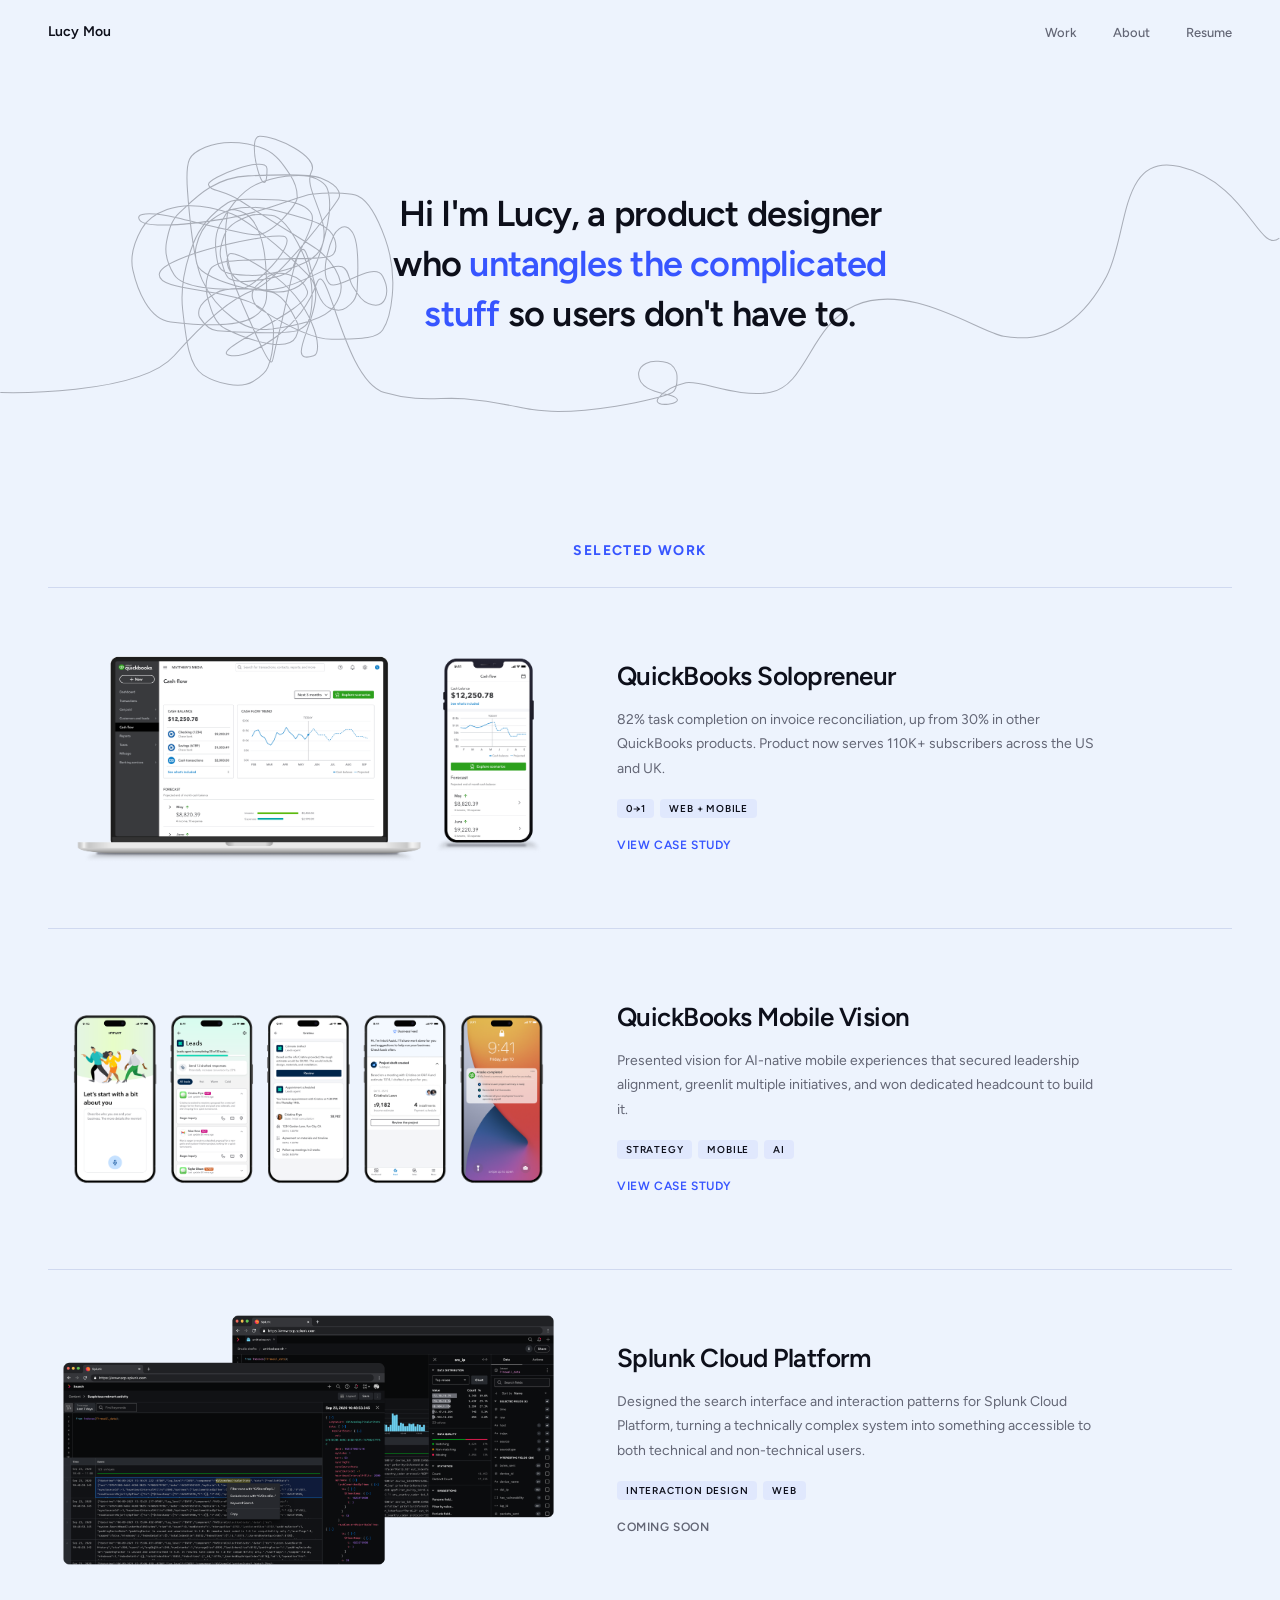
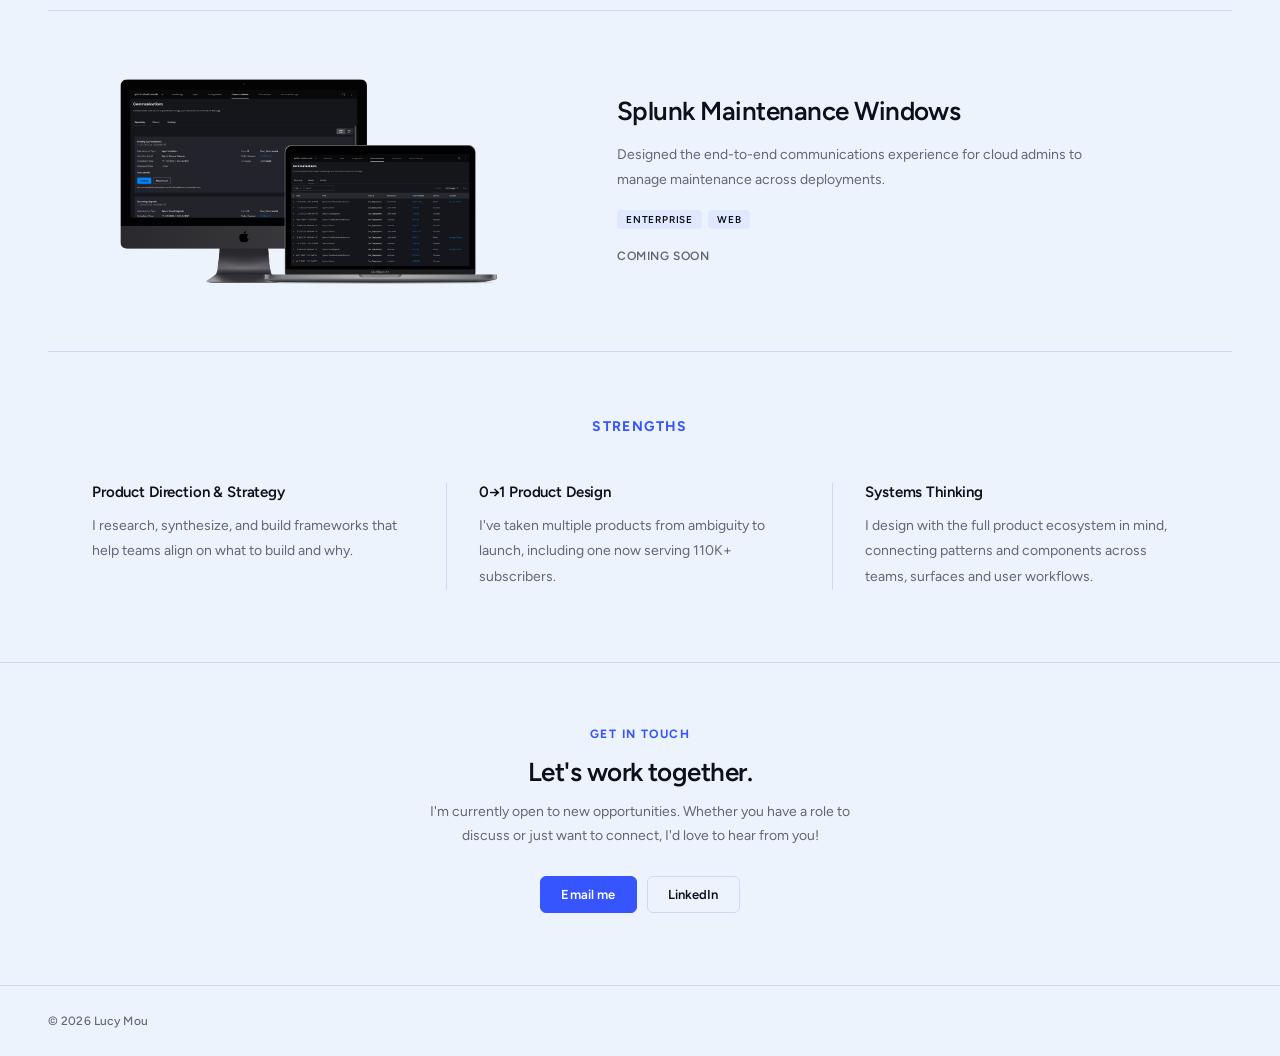
==== commit 9a87e5d4: "updated text for rakuten" ====
--- a/index.html
+++ b/index.html
@@ -143,7 +143,7 @@
       </div>
       <div class="card__body">
         <h2 class="card__title">Splunk Cloud Platform</h2>
-        <p class="card__outcome">Designed the search interface and interaction patterns for Splunk Cloud Platform, making machine data accessible to both technical and non-technical users.</p>
+        <p class="card__outcome">Designed the search interface and interaction patterns for Splunk Cloud Platform, turning a technically complex system into something accessible to both technical and non-technical users.</p>
         <div class="card__tags">
           <span class="card__tag">Interaction design</span>
           <span class="card__tag">Web</span>
@@ -188,7 +188,7 @@
 
       <div class="strength-item">
         <h3 class="strength-title">Systems Thinking</h3>
-        <p class="strength-desc">I design with the full product ecosystem in mind, connecting patterns and components across teams and user workflows.</p>
+        <p class="strength-desc">I design with the full product ecosystem in mind, connecting patterns and components across teams, surfaces and user workflows.</p>
       </div>
 
     </div>
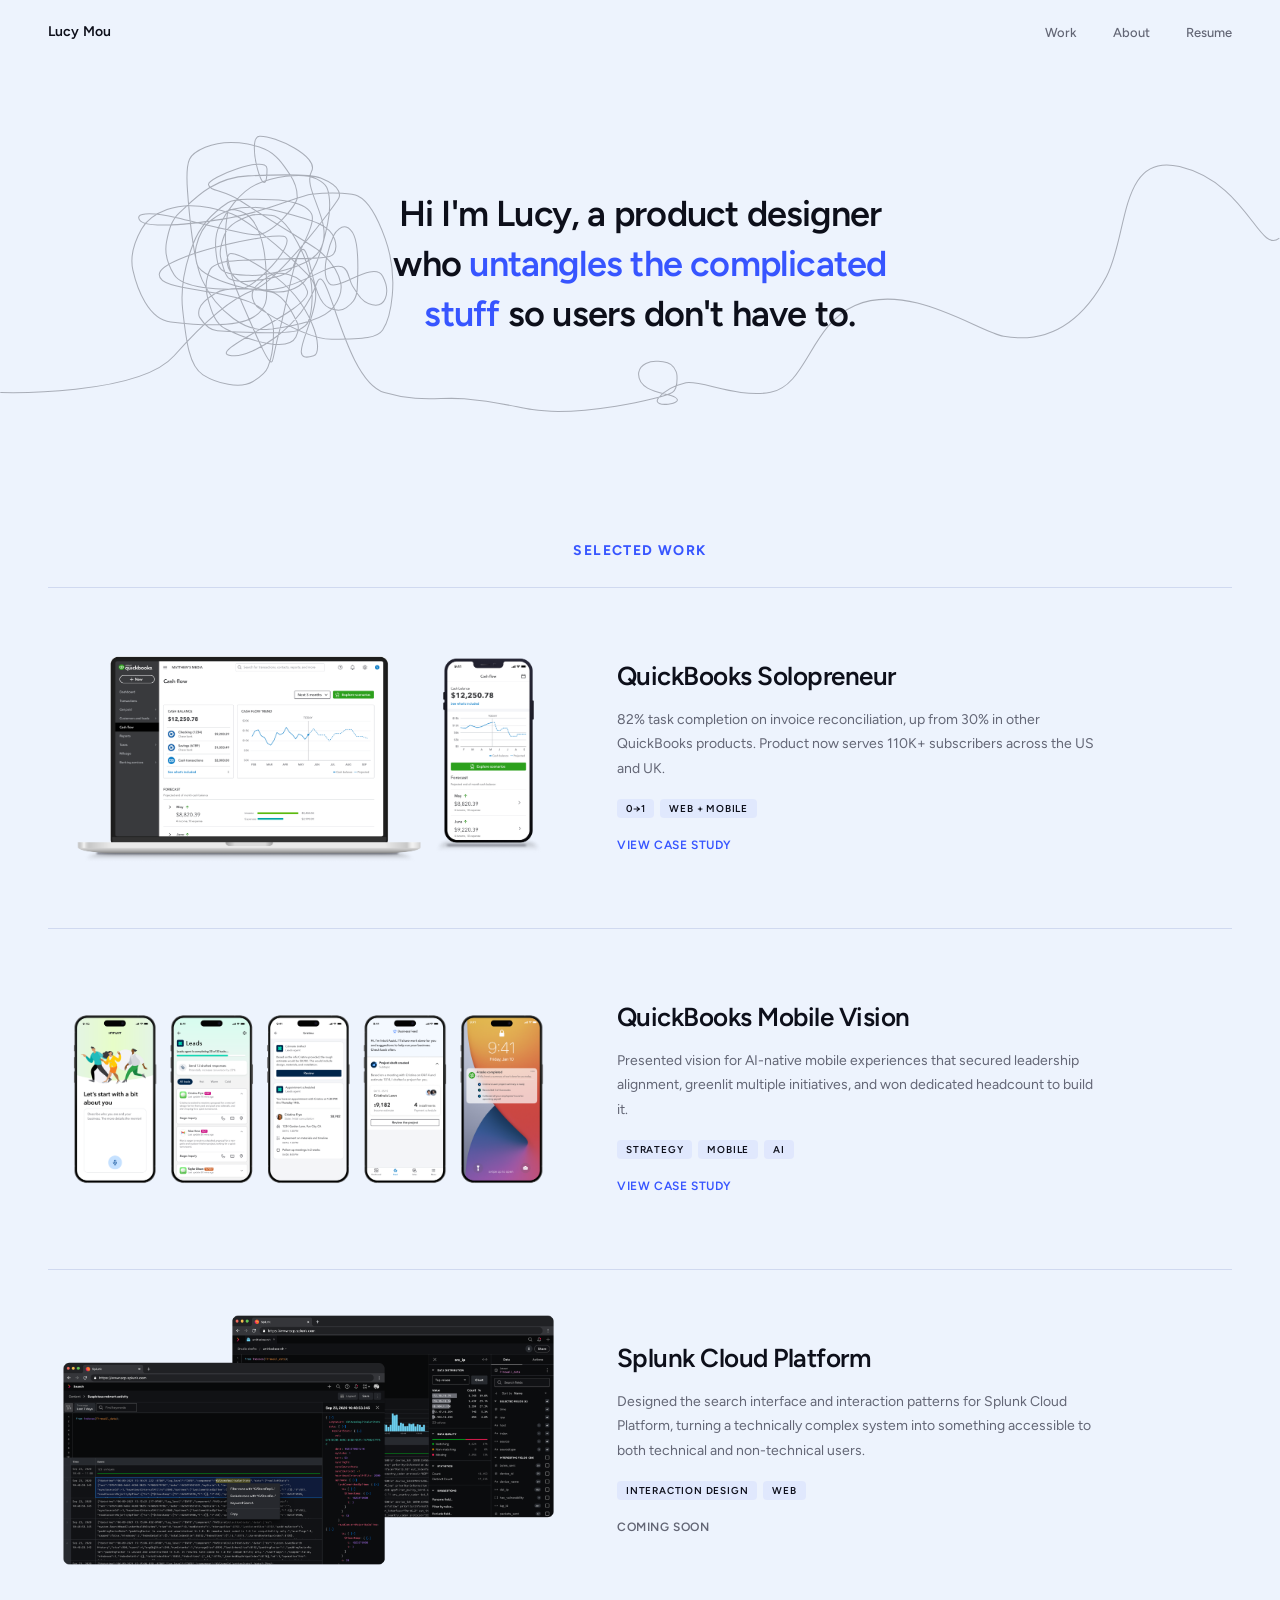
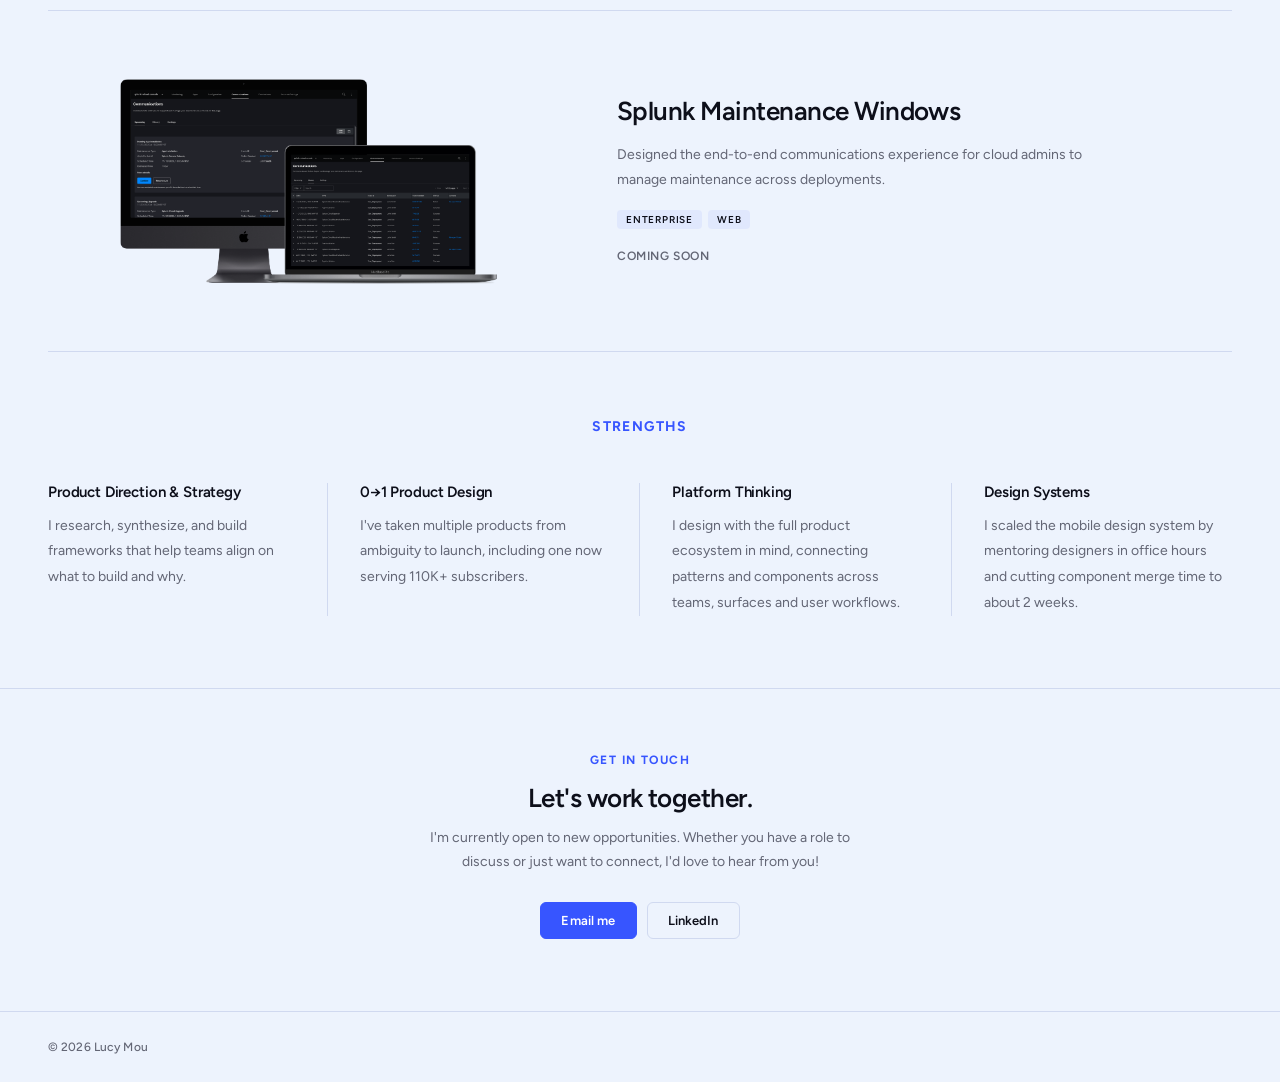
==== commit 35afe96b: "added strengths and tailoring options" ====
--- a/index.html
+++ b/index.html
@@ -106,7 +106,7 @@
 
   <div class="cards-list">
 
-    <a href="solopreneur_8.html" class="card">
+    <a href="solopreneur.html" class="card">
       <div class="card__img-wrap">
         <img src="images/homepage/cash flow hero no bg2.png" alt="QuickBooks Solopreneur dashboard and mobile app screens">
       </div>
@@ -178,17 +178,22 @@
 
       <div class="strength-item">
         <h3 class="strength-title">Product Direction &amp; Strategy</h3>
-        <p class="strength-desc">I research, synthesize, and build frameworks that help teams align on what to build and why.</p>
+        <p class="strength-desc" id="strength-strategy">I research, synthesize, and build frameworks that help teams align on what to build and why.</p>
       </div>
 
       <div class="strength-item">
         <h3 class="strength-title">0→1 Product Design</h3>
-        <p class="strength-desc">I've taken multiple products from ambiguity to launch, including one now serving 110K+ subscribers.</p>
-      </div>
-
-      <div class="strength-item">
-        <h3 class="strength-title">Systems Thinking</h3>
-        <p class="strength-desc">I design with the full product ecosystem in mind, connecting patterns and components across teams, surfaces and user workflows.</p>
+        <p class="strength-desc" id="strength-01">I've taken multiple products from ambiguity to launch, including one now serving 110K+ subscribers.</p>
+      </div>
+
+      <div class="strength-item">
+        <h3 class="strength-title">Platform Thinking</h3>
+        <p class="strength-desc" id="strength-systems">I design with the full product ecosystem in mind, connecting patterns and components across teams, surfaces and user workflows.</p>
+      </div>
+
+      <div class="strength-item">
+        <h3 class="strength-title">Design Systems</h3>
+        <p class="strength-desc" id="strength-design-systems">I scaled the mobile design system by mentoring designers in office hours and cutting component merge time to about 2 weeks.</p>
       </div>
 
     </div>
@@ -216,5 +221,21 @@
     }, { passive: true });
   </script>
 
+  <!-- TAILORED VERSIONS: add a company slug below to customize this page for a specific application.
+       Visit index.html?<slug> (e.g. index.html?sofi) to preview. See tailor.js for how this is applied. -->
+  <script>
+    window.TAILORED = {
+      // <company-slug>: {
+      //   'strength-strategy': '...',
+      //   'strength-01': '...',
+      //   'strength-systems': '...'
+      // },
+      sofi: {
+        'strength-strategy': 'I research, synthesize, and build frameworks that help cross-functional teams align on what to build and why.'
+      },
+    };
+  </script>
+  <script src="tailor.js"></script>
+
 </body>
 </html>
--- a/styles.css
+++ b/styles.css
@@ -249,8 +249,10 @@
 
 .strengths-row {
   display: grid;
-  grid-template-columns: repeat(3, 1fr);
-  max-width: 1160px;
+  /* Outer columns lose one side of padding (below), so they're narrower by
+     that amount — keeps text width identical across all four items. */
+  grid-template-columns: calc(25% - 16px) calc(25% + 16px) calc(25% + 16px) calc(25% - 16px);
+  max-width: 1400px;
   margin: 0 auto;
 }
 
@@ -259,7 +261,8 @@
   border-right: 1px solid var(--rule);
 }
 
-.strength-item:last-child { border-right: none; }
+.strength-item:first-child { padding-left: 0; }
+.strength-item:last-child  { padding-right: 0; border-right: none; }
 
 .strength-title {
   font-size: 15px;
@@ -395,6 +398,32 @@
   .contact-section    { padding: 64px 48px 72px; }
   .section-header     { padding: 56px 48px 28px; }
   .site-footer        { padding: 28px 48px; }
+}
+
+/* ============================================================
+   RESPONSIVE — 900px (strengths: 4 → 2 columns to protect line length)
+   ============================================================ */
+@media (max-width: 900px) {
+  .strengths-row {
+    grid-template-columns: repeat(2, 1fr);
+    row-gap: 32px;
+  }
+
+  /* 2x2 wrap changes which items sit on the outer edge, so the desktop
+     padding trick no longer applies — go back to symmetric padding. */
+  .strength-item:first-child,
+  .strength-item:last-child {
+    padding: 0 32px;
+  }
+
+  .strength-item:nth-child(2n) { border-right: none; }
+
+  .strength-item:nth-child(n+3) {
+    padding-top: 32px;
+    border-top: 1px solid var(--rule);
+  }
+
+  .strength-item:last-child { border-right: none; }
 }
 
 /* ============================================================
@@ -1221,7 +1250,7 @@
   display: grid;
   grid-template-columns: 160px 1fr;
   gap: 0 24px;
-  align-items: start;
+  align-items: baseline;
 }
 
 /* Default label: uppercase small caps (Roadmap, Framework) */
@@ -1439,7 +1468,7 @@
 }
 
 .cs-my-role__label {
-  font-size: 10px;
+  font-size: 12px;
   font-weight: 600;
   letter-spacing: 0.1em;
   text-transform: uppercase;
@@ -1449,7 +1478,7 @@
 }
 
 .cs-my-role__text {
-  font-size: 13px;
+  font-size: 15px;
   color: var(--ink-soft);
   line-height: 1.65;
 }
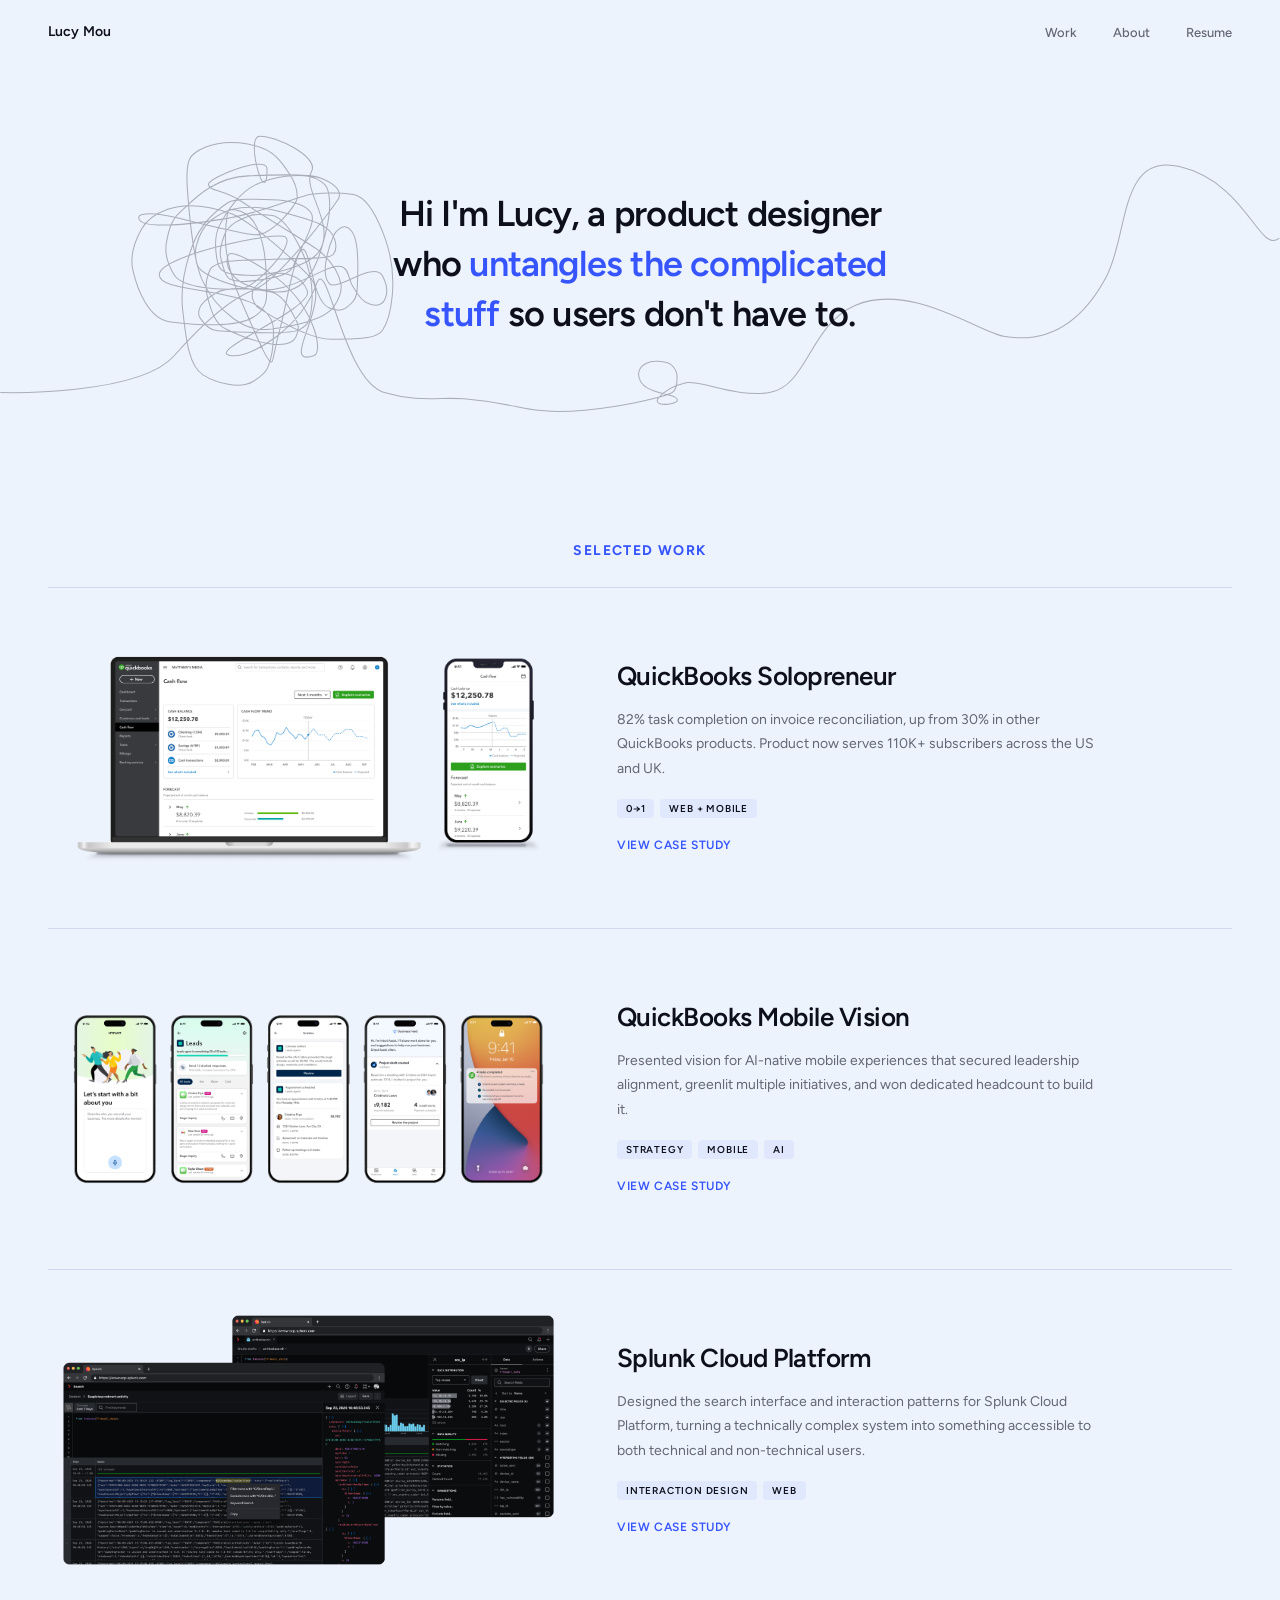
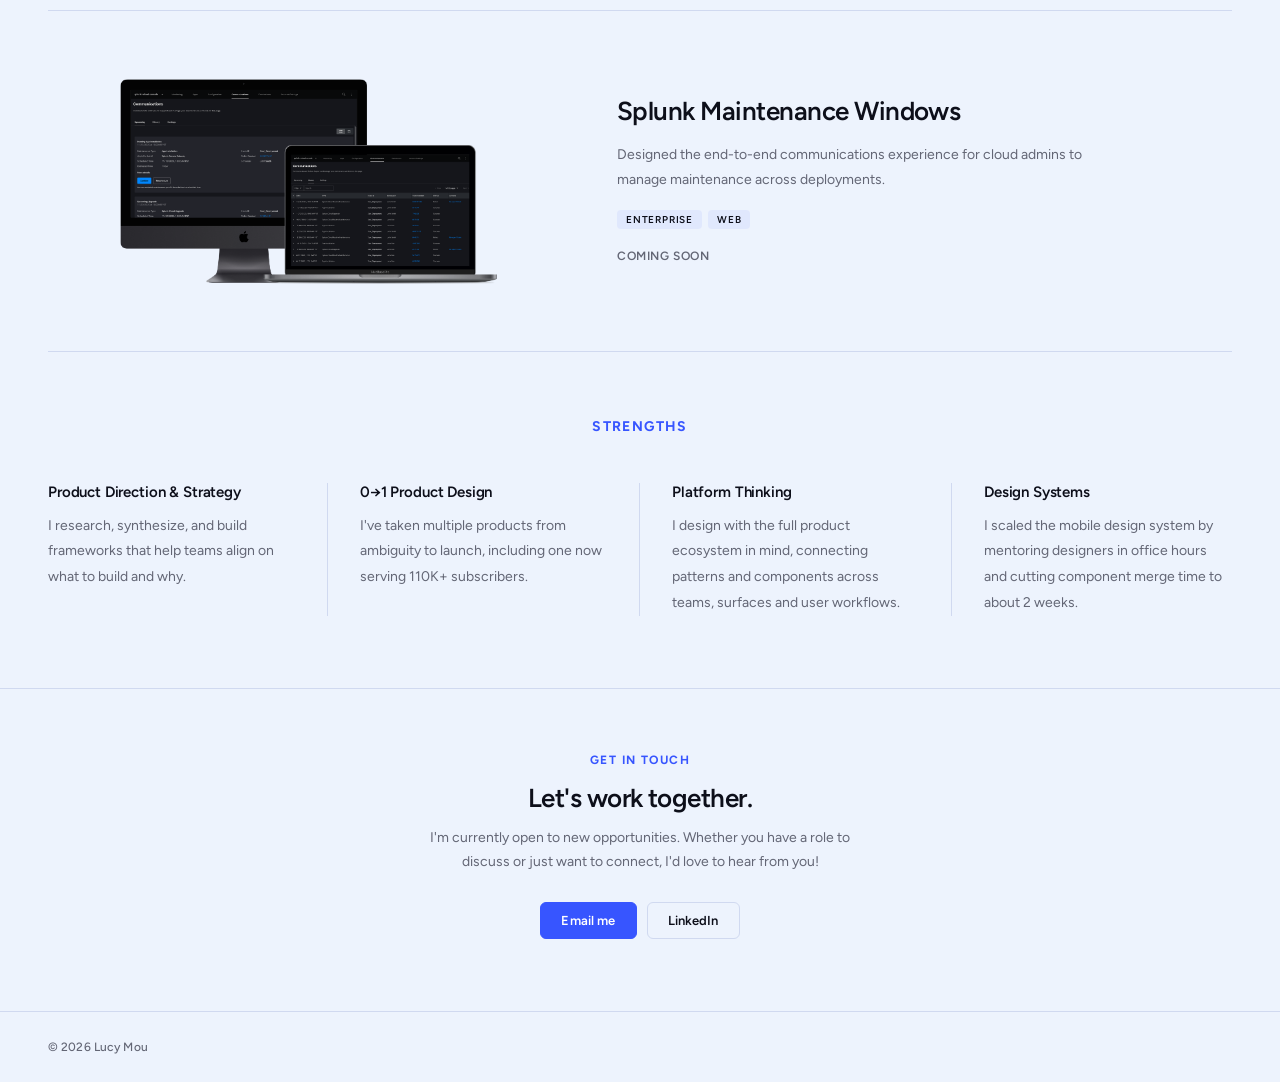
==== commit 4393b931: "added scp" ====
--- a/index.html
+++ b/index.html
@@ -72,7 +72,7 @@
     <ul class="nav__links">
       <li><a href="#work">Work</a></li>
       <li><a href="about.html">About</a></li>
-      <li><a href="lm_resume.pdf" target="_blank" rel="noopener">Resume</a></li>
+      <li><a href="lm_resume.pdf" target="_blank" rel="noopener" id="nav-resume-link">Resume</a></li>
     </ul>
   </nav>
 
@@ -137,7 +137,7 @@
       </div>
     </a>
 
-    <div class="card card--soon">
+    <a href="scp.html" class="card">
       <div class="card__img-wrap">
         <img src="images/homepage/scp4.png" alt="Splunk Cloud Platform search interface">
       </div>
@@ -148,9 +148,9 @@
           <span class="card__tag">Interaction design</span>
           <span class="card__tag">Web</span>
         </div>
-        <span class="card__cta card__cta--soon">Coming soon</span>
-      </div>
-    </div>
+        <span class="card__cta">View case study</span>
+      </div>
+    </a>
 
     <div class="card card--soon">
       <div class="card__img-wrap">
--- a/styles.css
+++ b/styles.css
@@ -256,6 +256,15 @@
   margin: 0 auto;
 }
 
+/* 3-column variant: same edge-compensation logic, solved for 3 items
+   (1 interior column instead of 2, so it alone carries the +32px offset). */
+.strengths-row--3 {
+  grid-template-columns: calc(33.333% - 10.667px) calc(33.333% + 21.333px) calc(33.333% - 10.667px);
+  max-width: 1100px;
+}
+
+.strength-item--spacer { display: none; }
+
 .strength-item {
   padding: 0 32px;
   border-right: 1px solid var(--rule);
@@ -263,6 +272,13 @@
 
 .strength-item:first-child { padding-left: 0; }
 .strength-item:last-child  { padding-right: 0; border-right: none; }
+
+/* In the 3-column variant the hidden spacer is the actual last DOM child,
+   so :last-child doesn't reach the visible last item — target it directly. */
+.strengths-row--3 .strength-item:nth-child(3) {
+  padding-right: 0;
+  border-right: none;
+}
 
 .strength-title {
   font-size: 15px;
@@ -421,9 +437,23 @@
   .strength-item:nth-child(n+3) {
     padding-top: 32px;
     border-top: 1px solid var(--rule);
+    /* Bottom-row items sit right under the horizontal divider, so a plain
+       border-right would touch it at the corner. Draw the vertical divider
+       as a background line instead, inset from the top to leave a gap. */
+    border-right: none;
+    background-image: linear-gradient(var(--rule), var(--rule));
+    background-repeat: no-repeat;
+    background-position: right 0 top 24px;
+    background-size: 1px calc(100% - 24px);
   }
 
+  .strength-item:nth-child(2n) { background-image: none; }
+
   .strength-item:last-child { border-right: none; }
+
+  /* 3-item rows have an empty bottom-right cell — show the spacer so the
+     divider line spans the full width instead of stopping under column 1. */
+  .strengths-row--3 .strength-item--spacer { display: block; }
 }
 
 /* ============================================================
@@ -450,13 +480,31 @@
     gap: 32px;
   }
 
-  .strength-item {
+  /* Override the 900px breakpoint's edge-padding and vertical-divider rules —
+     both media queries are active at once below 768px, and those selectors
+     are more specific than a bare .strength-item reset. */
+  .strength-item,
+  .strength-item:first-child,
+  .strength-item:last-child,
+  .strength-item:nth-child(n+3) {
     padding: 0 0 32px;
     border-right: none;
+    border-top: none;
+    background-image: none;
     border-bottom: 1px solid var(--rule);
   }
 
   .strength-item:last-child { border-bottom: none; padding-bottom: 0; }
+
+  /* In the 3-column variant the hidden spacer is the actual last DOM child,
+     so :last-child no longer targets the visible last item — target it
+     directly to drop its trailing divider. */
+  .strengths-row--3 .strength-item:nth-child(3) {
+    border-bottom: none;
+    padding-bottom: 0;
+  }
+
+  .strengths-row--3 .strength-item--spacer { display: none; }
 
   .contact-section { padding: 48px 24px 56px; }
   .site-footer     { padding: 24px; }
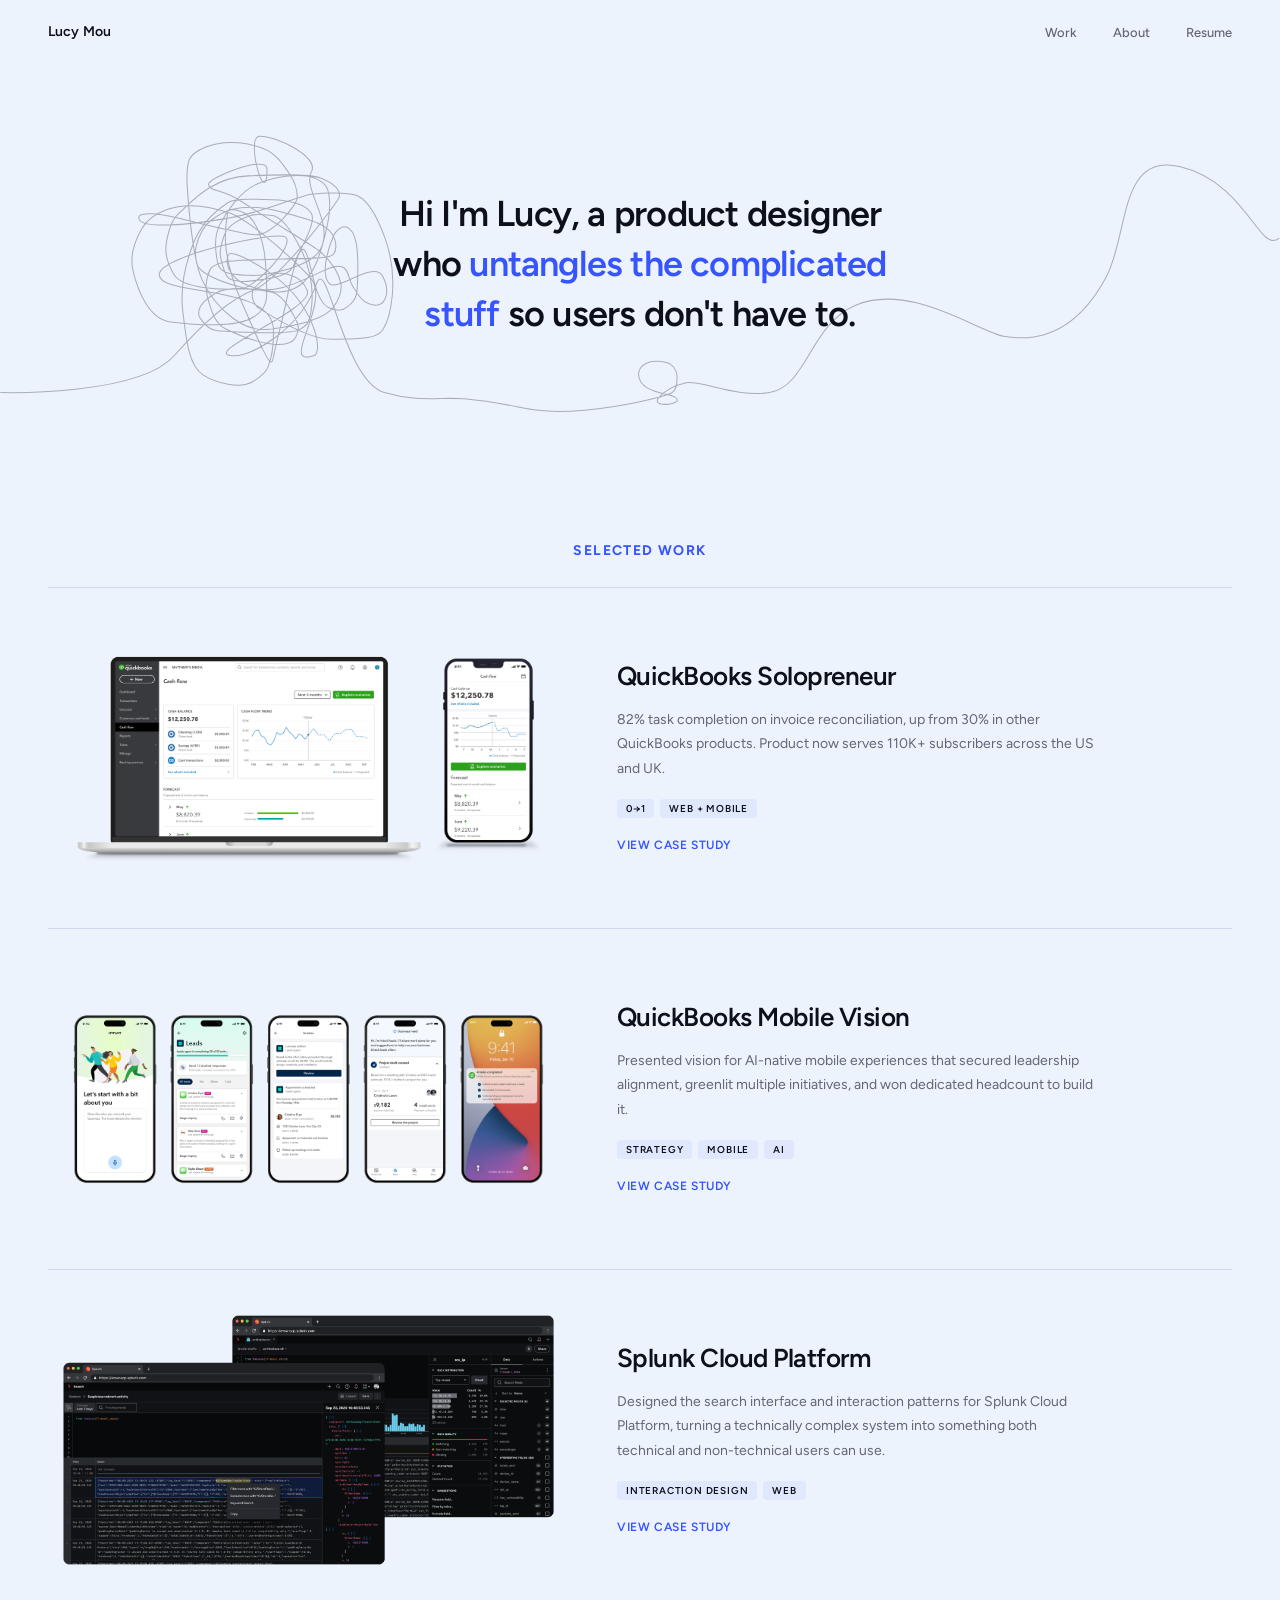
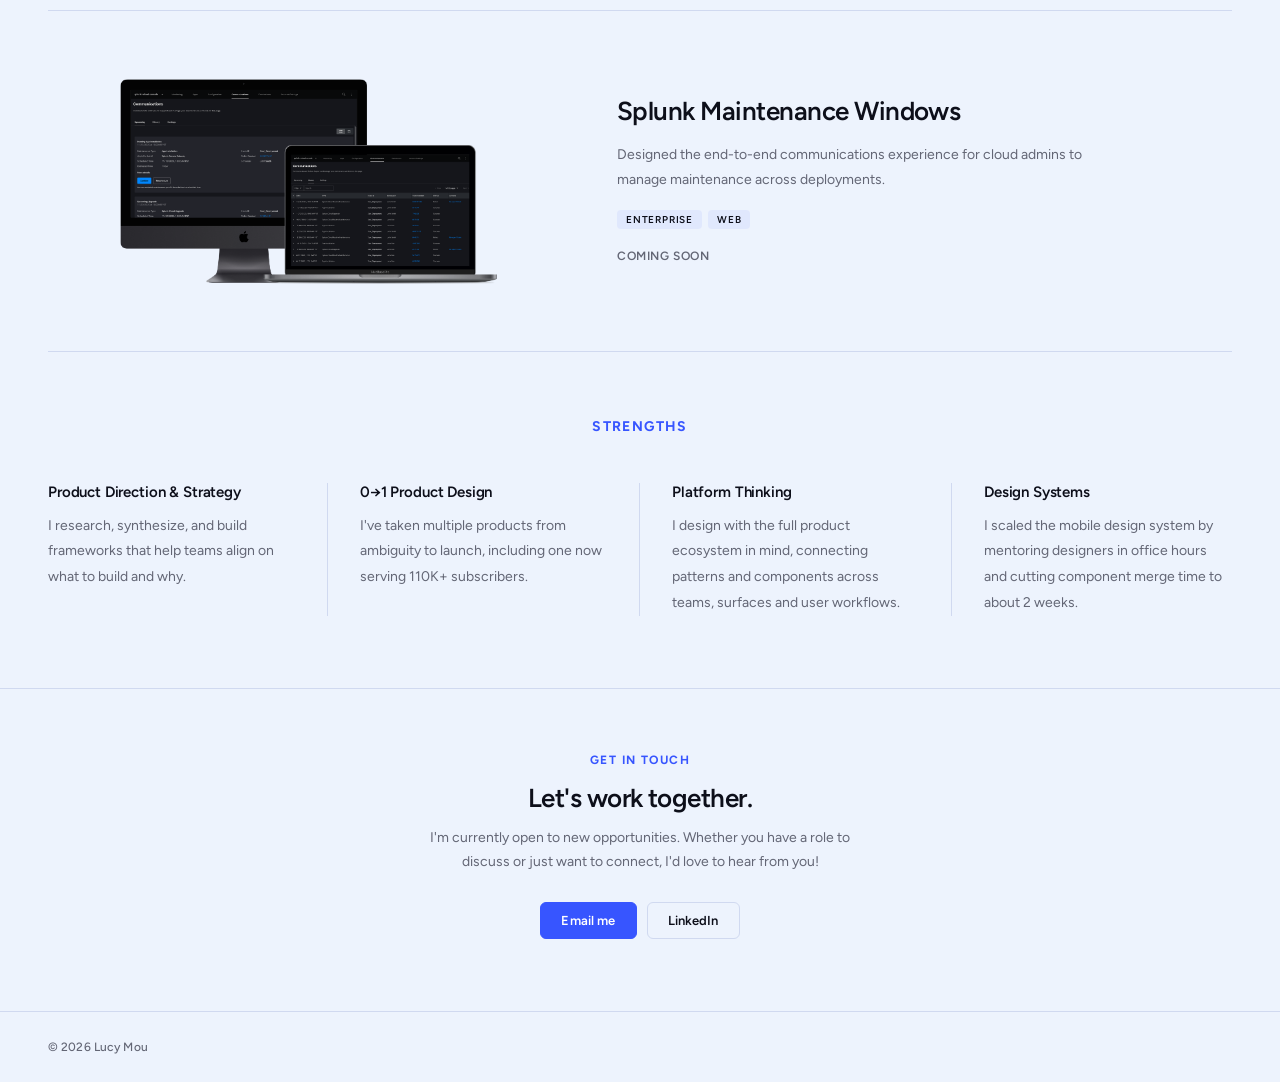
==== commit 22237d33: "changed description of scp" ====
--- a/index.html
+++ b/index.html
@@ -143,7 +143,7 @@
       </div>
       <div class="card__body">
         <h2 class="card__title">Splunk Cloud Platform</h2>
-        <p class="card__outcome">Designed the search interface and interaction patterns for Splunk Cloud Platform, turning a technically complex system into something accessible to both technical and non-technical users.</p>
+        <p class="card__outcome">Designed the search interface and interaction patterns for Splunk Cloud Platform, turning a technically complex system into something both technical and non-technical users can use.</p>
         <div class="card__tags">
           <span class="card__tag">Interaction design</span>
           <span class="card__tag">Web</span>
--- a/styles.css
+++ b/styles.css
@@ -960,6 +960,11 @@
   background: var(--blue-tag);
 }
 
+.flow-workflow-badge--label {
+  align-self: flex-start;
+  margin-bottom: 16px;
+}
+
 .flow-workflow-context {
   font-size: 12px;
   color: var(--ink-soft);
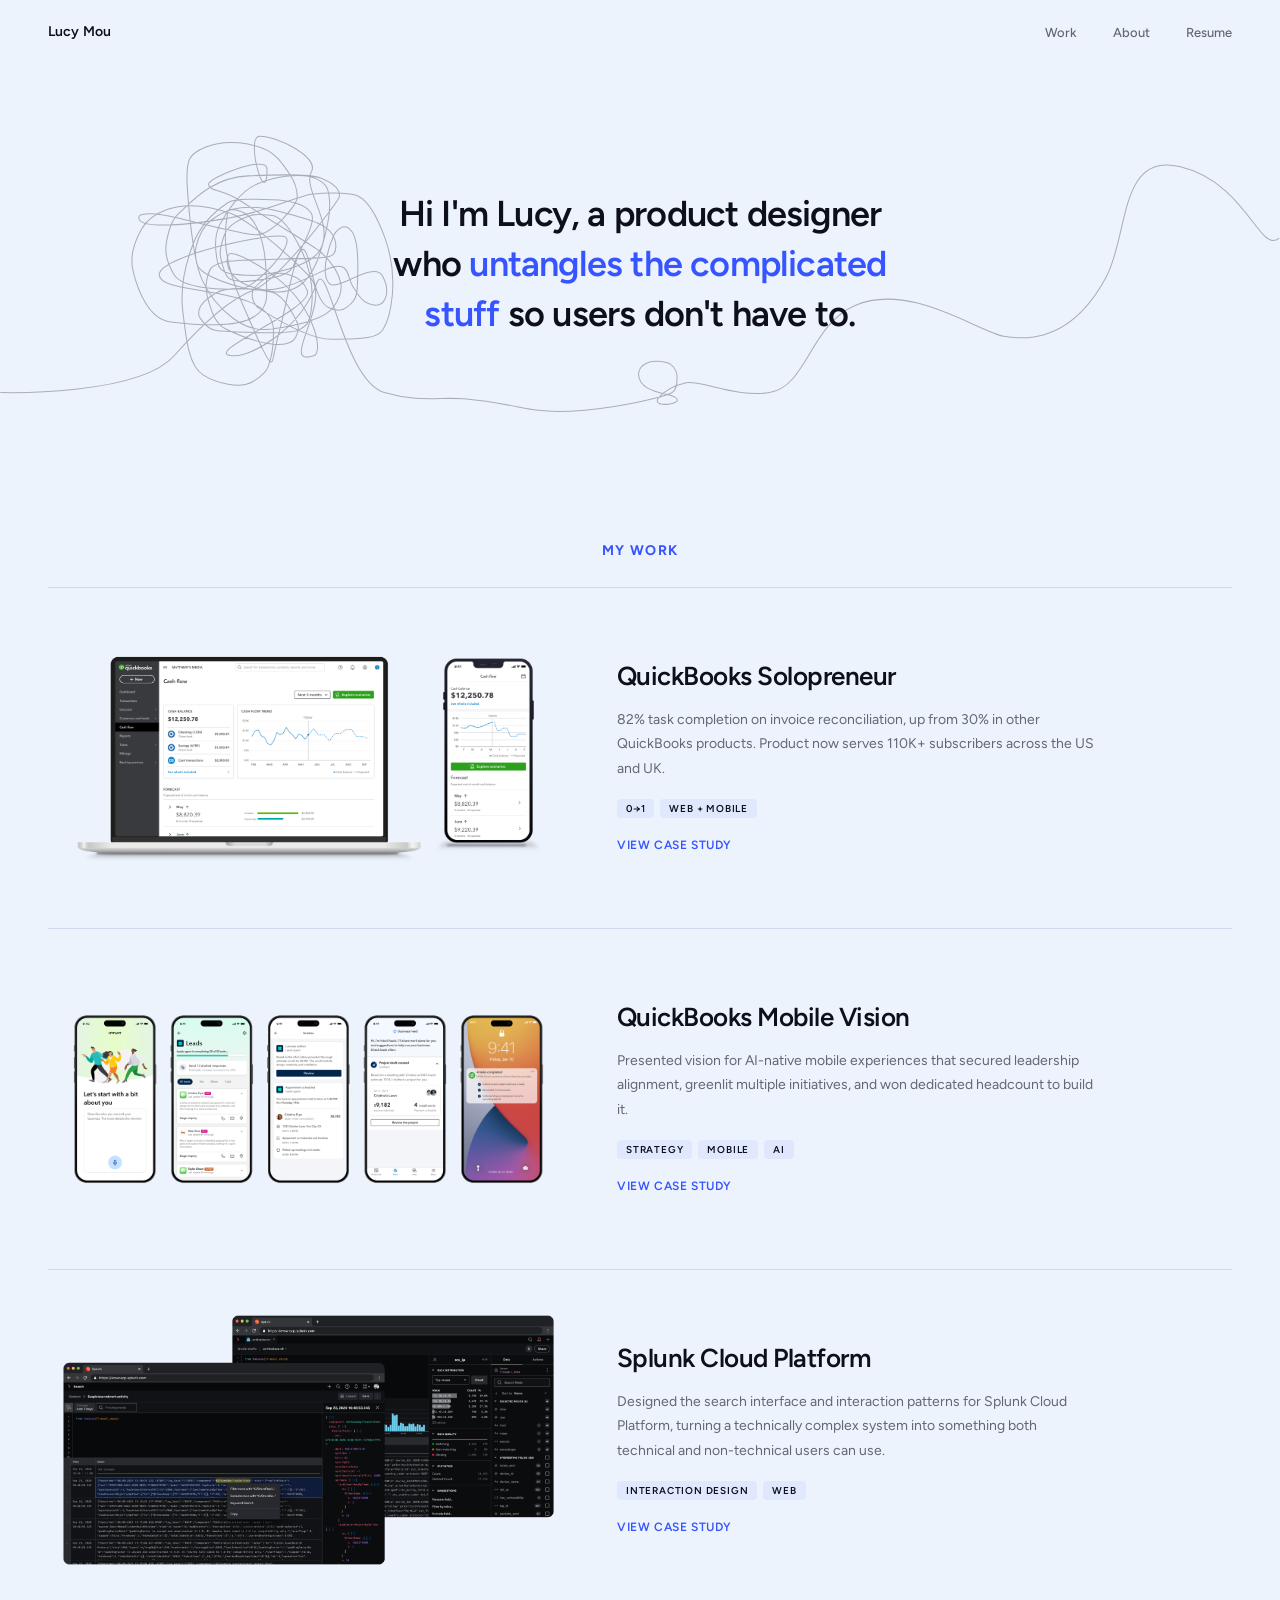
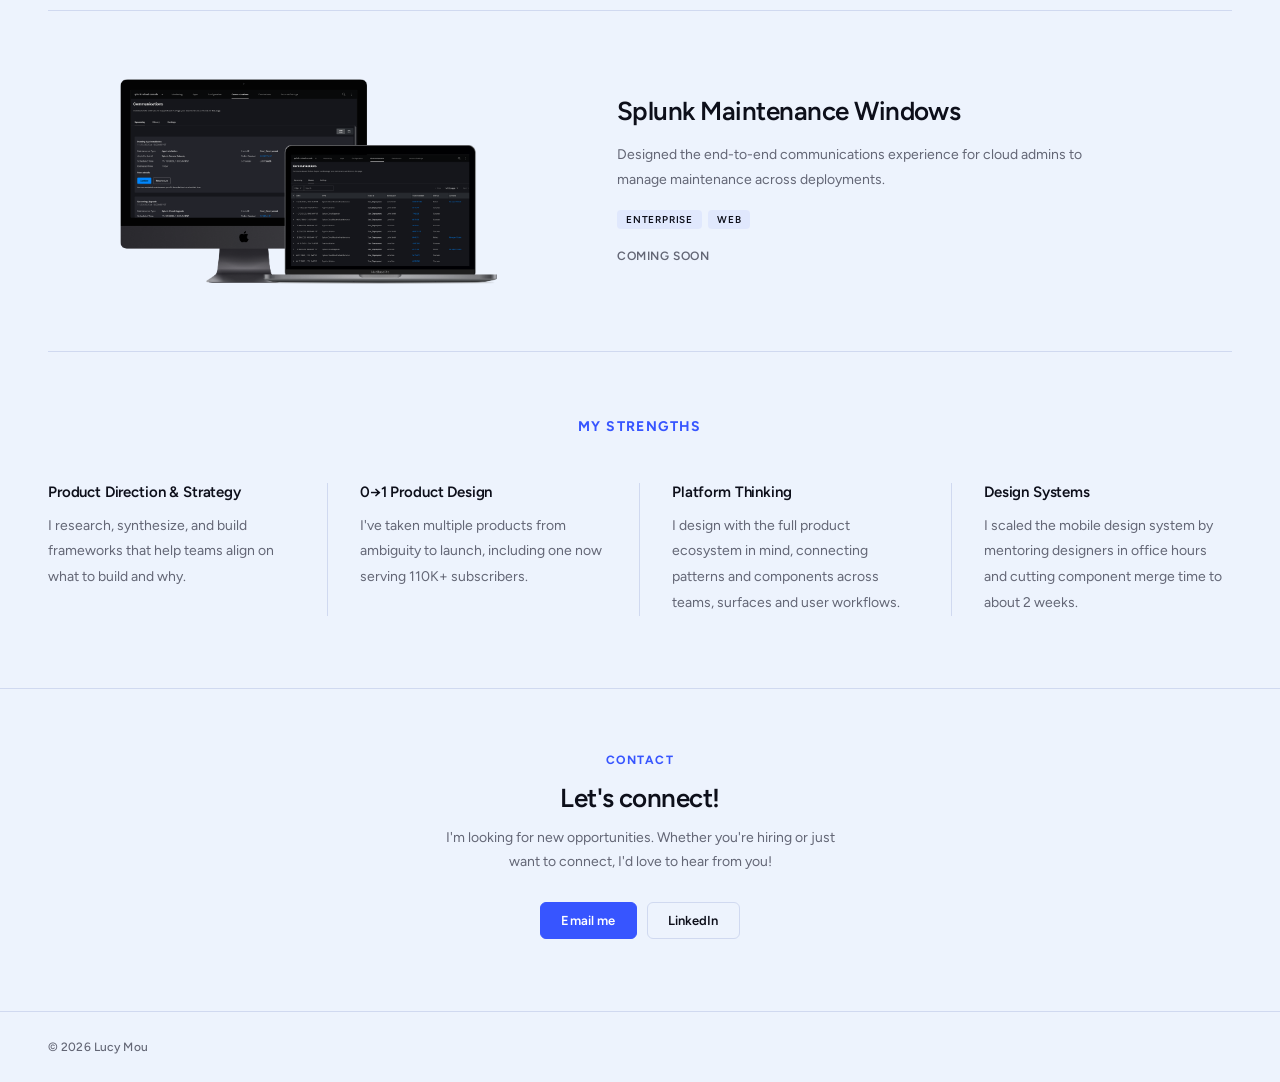
==== commit 03d21340: "title changes" ====
--- a/index.html
+++ b/index.html
@@ -101,7 +101,7 @@
 
   <!-- SELECTED WORK -->
   <div class="section-header" id="work">
-    <span class="section-label">Selected Work</span>
+    <span class="section-label">My work</span>
   </div>
 
   <div class="cards-list">
@@ -172,7 +172,7 @@
   <!-- STRENGTHS -->
   <section class="strengths-section">
     <div class="strengths-header">
-      <span class="section-label">Strengths</span>
+      <span class="section-label">My strengths</span>
     </div>
     <div class="strengths-row">
 
@@ -201,9 +201,9 @@
 
   <!-- CONTACT -->
   <section class="contact-section">
-    <span class="section-label contact-eyebrow">Get in touch</span>
-    <h2 class="contact-heading">Let's work together.</h2>
-    <p class="contact-sub">I'm currently open to new opportunities. Whether you have a role to discuss or just want to connect, I'd love to hear from you!</p>
+    <span class="section-label contact-eyebrow">Contact</span>
+    <h2 class="contact-heading">Let's connect!</h2>
+    <p class="contact-sub">I'm looking for new opportunities. Whether you're hiring or just want to connect, I'd love to hear from you!</p>
     <div class="contact-links">
       <a href="mailto:ymou94@gmail.com" class="contact-btn contact-btn--primary">Email me</a>
       <a href="https://www.linkedin.com/in/y-mou/" target="_blank" rel="noopener" class="contact-btn contact-btn--secondary">LinkedIn</a>
